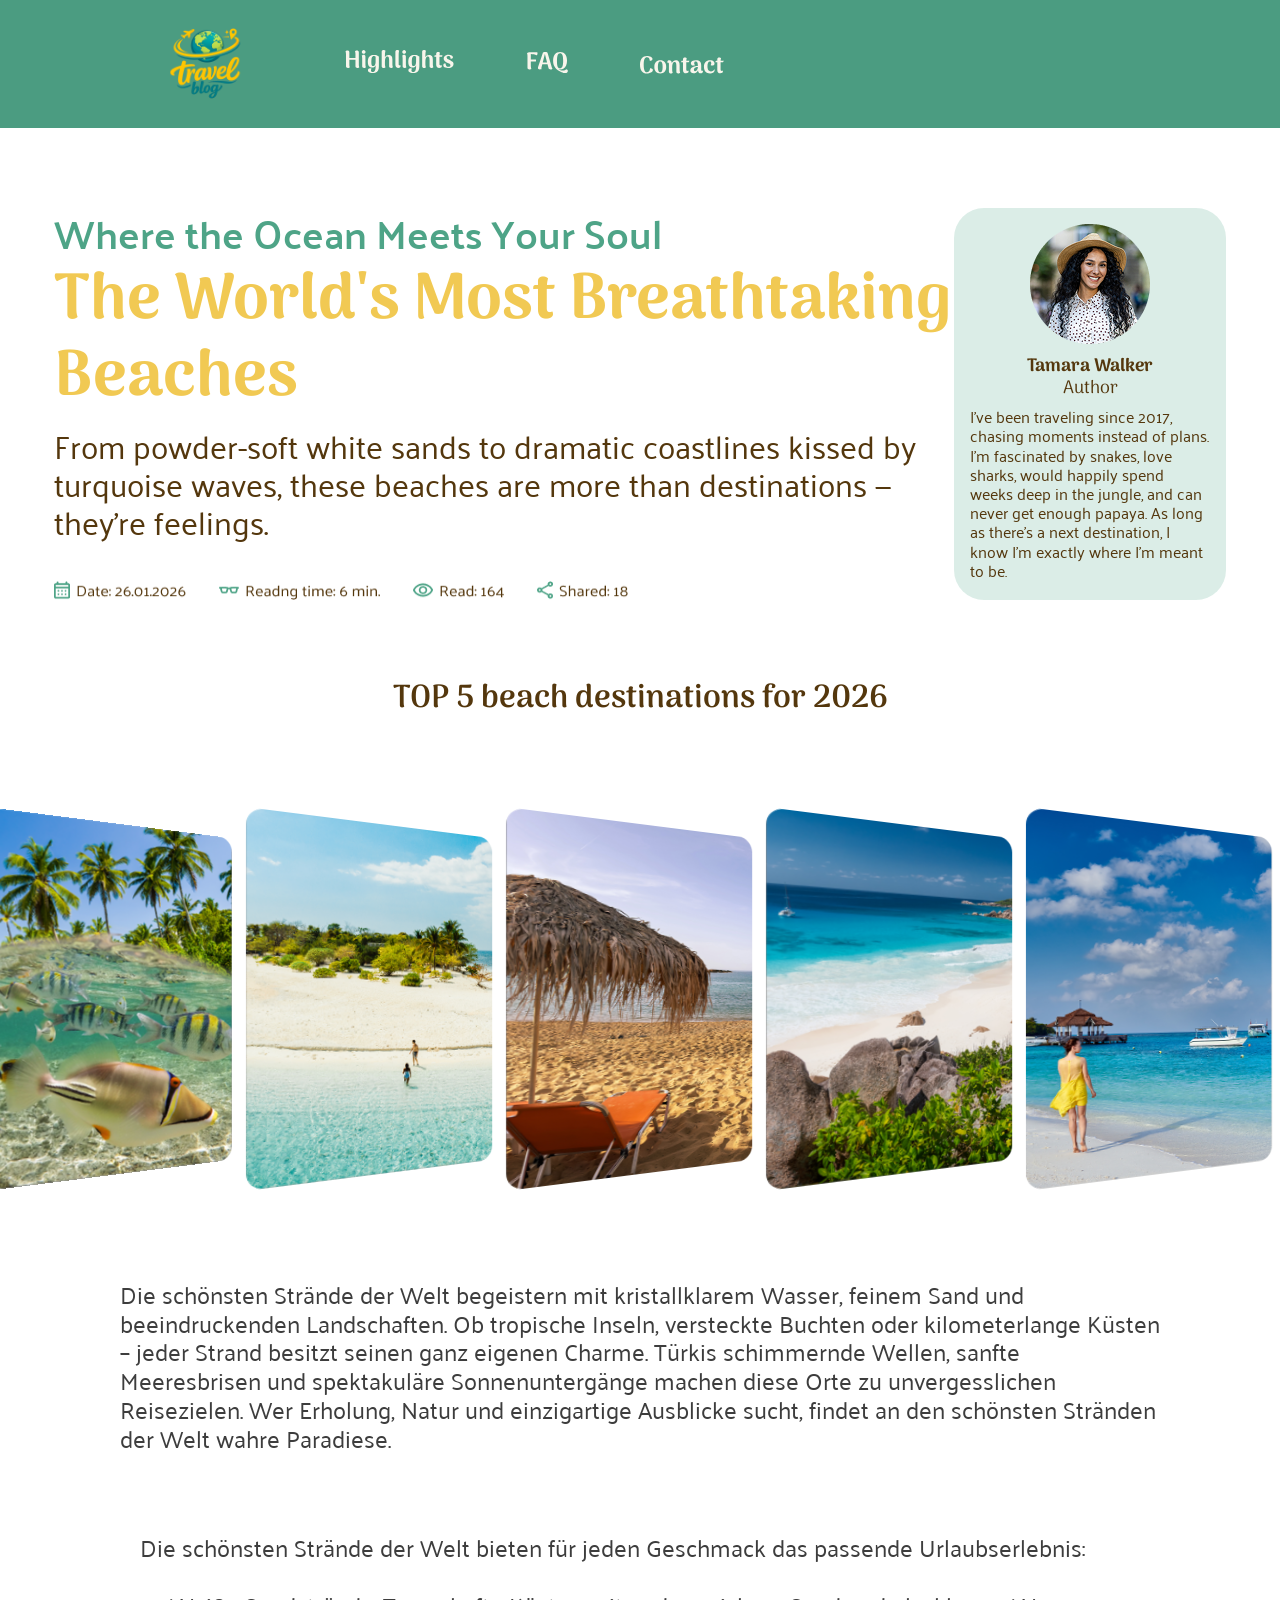
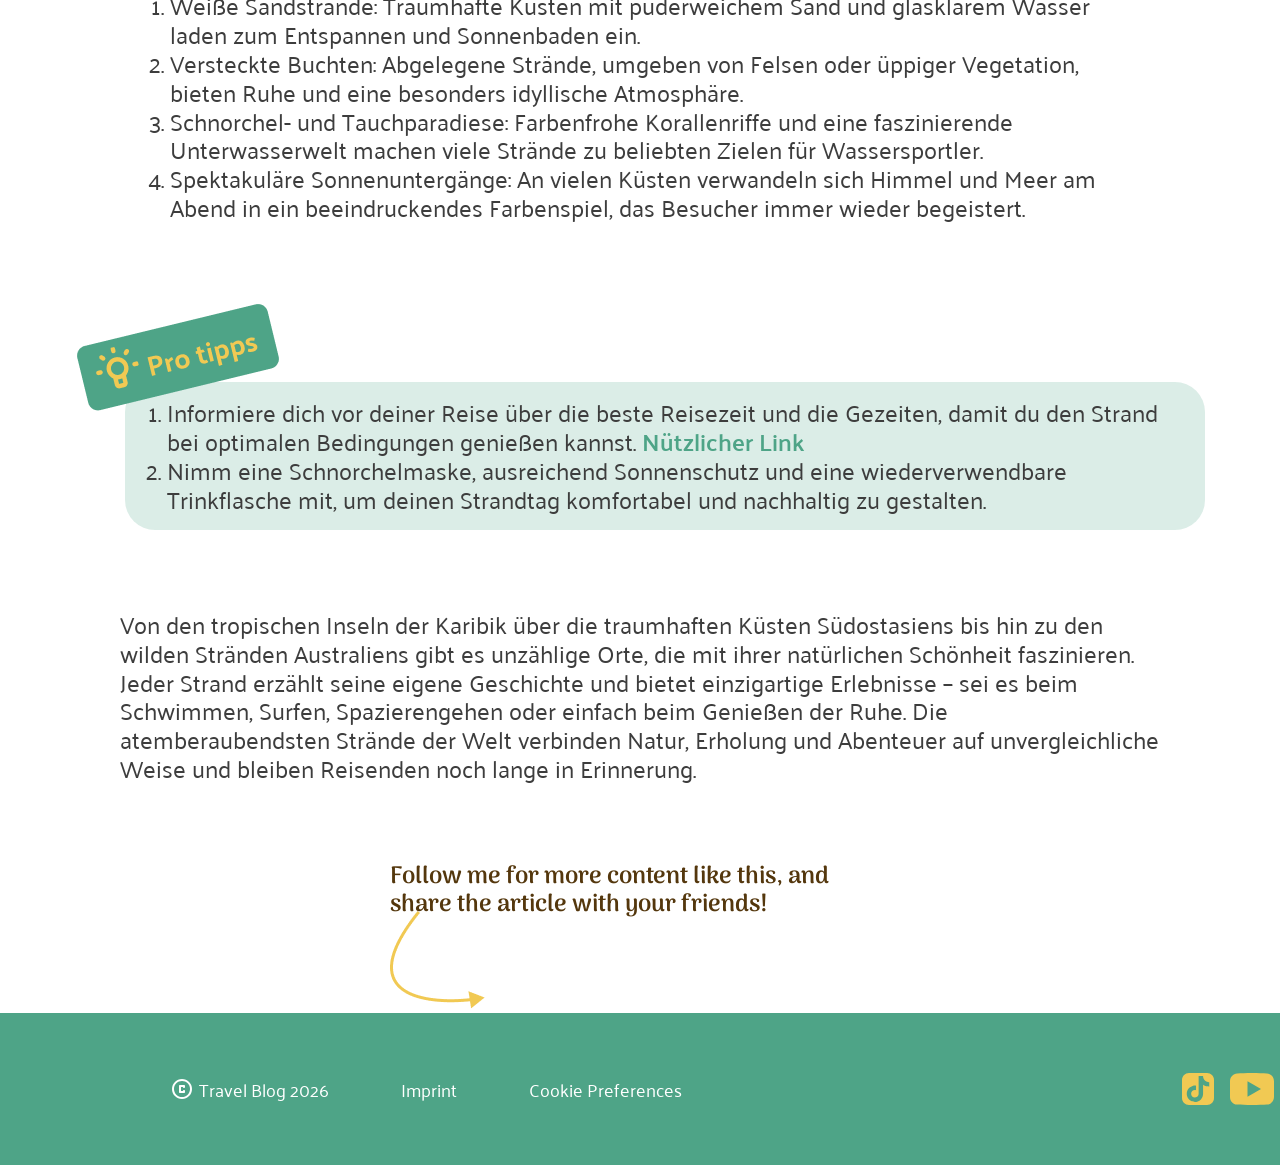
==== article_01.html @ 93102878 "Section Protipps/text/Share hinzugefügt" ====
<!DOCTYPE html>
<html lang="de">

<head>
    <meta charset="UTF-8">
    <meta name="viewport" content="width=device-width, initial-scale=1.0">
    <title>Artikel 1</title>
    <link rel="stylesheet" href="style_site_head_foot.css">
    <link rel="stylesheet" href="article_01.css">
</head>

<body>

  <header class="site-header">
    <div class="site-header-inner">
      <div class="header-logo">
        <a href="index.html" class="logo">
          <img src="assets/header/logo 03 1.svg" alt="Travel Blog Logo">
        </a>
      </div>
      <div class="site-header-nav">
        <a href="article_01.html" class="nav-link">
          <img src="assets/header/menu points_ Highlights.svg" alt="Highlights">
        </a>
        <a href="article_02.html" class="nav-link">
          <img src="assets/header/FAQ.svg" alt="FAQ">
        </a>
        <a href="article_03.html" class="nav-link">
          <img src="assets/header/Contact.svg" alt="Contact">
        </a>
      </div>
    </div>
  </header>

    <main>
        <section class="headline_info_author">
            <div class="headline">
                <div class="headline_intro">
                    <h2>Where the Ocean Meets Your Soul</h2>
                    <h1>The World's Most Breathtaking Beaches</h1>
                    <p class="intro">From powder-soft white sands to dramatic coastlines kissed by turquoise waves, these beaches are more than destinations — they’re feelings.</p>
                </div>
                <img class="page_info" src="./assets/article_01/Frame_448.png" alt="Page information">
            </div>
            <div class="author">
                <img src="./assets/article_01/Avatar.png" alt="Picture Author">
                <p class="author_name">Tamara Walker</p>
                <p class="author_jobtitle">Author</p>
                <p class="author_text">
                I’ve been traveling since 2017, chasing moments instead of plans. I’m fascinated by snakes, love sharks, would happily spend weeks deep in the jungle, and can never get enough papaya. As long as there’s a next destination, I know I’m exactly where I’m meant to be.
                </p>
            </div>
        </section>
        <section class="carousel">
            <h3>TOP 5 beach destinations for 2026</h3>
            <div class="slider">
                <img class="slider_element" src="./assets/article_01/card_5.png" alt="Beach picture 1">
                <img class="slider_element" src="./assets/article_01/card_4.png" alt="Beach picture 2">
                <img class="slider_element" src="./assets/article_01/card_3.png" alt="Beach picture 3">
                <img class="slider_element" src="./assets/article_01/card_2.png" alt="Beach picture 4">
                <img class="slider_element" src="./assets/article_01/card_1.png" alt="Beach picture 5">
            </div>
        </section>
        <section class="text">
            <p>
              Die schönsten Strände der Welt begeistern mit kristallklarem Wasser, feinem Sand und beeindruckenden Landschaften. Ob tropische Inseln, versteckte Buchten oder kilometerlange Küsten – jeder Strand besitzt seinen ganz eigenen Charme. Türkis schimmernde Wellen, sanfte Meeresbrisen und spektakuläre Sonnenuntergänge machen diese Orte zu unvergesslichen Reisezielen. Wer Erholung, Natur und einzigartige Ausblicke sucht, findet an den schönsten Stränden der Welt wahre Paradiese.
            </p>
        </section>
        <section class="list">
            <p>
              Die schönsten Strände der Welt bieten für jeden Geschmack das passende Urlaubserlebnis:
            </p>
            <ol>
                <li>
                    <p>
                      Weiße Sandstrände: Traumhafte Küsten mit puderweichem Sand und glasklarem Wasser laden zum Entspannen und Sonnenbaden ein.
                    </p>
                </li>
                <li>
                    <p>
                      Versteckte Buchten: Abgelegene Strände, umgeben von Felsen oder üppiger Vegetation, bieten Ruhe und eine besonders idyllische Atmosphäre.
                    </p>
                </li>
                <li>
                    <p>
                      Schnorchel- und Tauchparadiese: Farbenfrohe Korallenriffe und eine faszinierende Unterwasserwelt machen viele Strände zu beliebten Zielen für Wassersportler.
                    </p>
                </li>
                <li>
                    <p>
                      Spektakuläre Sonnenuntergänge: An vielen Küsten verwandeln sich Himmel und Meer am Abend in ein beeindruckendes Farbenspiel, das Besucher immer wieder begeistert.
                    </p>
                </li>
            </ol>
        </section>
        <section class="pro_tipps">
            <img class="lightbulb" src="./assets/article_01/frame_436.png" alt="Pro tipps lightbulb">
            <div class="pro_tipps_text">
              <ol>
                  <li>
                      <p>
                        Informiere dich vor deiner Reise über die beste Reisezeit und die Gezeiten, damit du den Strand bei optimalen Bedingungen genießen kannst. 
                        <a target="_blank" href="https://de.tideschart.com/World-Tides/">Nützlicher Link</a>
                      </p>
                  </li>
                  <li>
                      <p>
                        Nimm eine Schnorchelmaske, ausreichend Sonnenschutz und eine wiederverwendbare Trinkflasche mit, um deinen Strandtag komfortabel und nachhaltig zu gestalten.
                      </p>
                  </li>
              </ol>    
            </div>

        </section>
        <section class="text">
            <p>
              Von den tropischen Inseln der Karibik über die traumhaften Küsten Südostasiens bis hin zu den wilden Stränden Australiens gibt es unzählige Orte, die mit ihrer natürlichen Schönheit faszinieren. Jeder Strand erzählt seine eigene Geschichte und bietet einzigartige Erlebnisse – sei es beim Schwimmen, Surfen, Spazierengehen oder einfach beim Genießen der Ruhe. Die atemberaubendsten Strände der Welt verbinden Natur, Erholung und Abenteuer auf unvergleichliche Weise und bleiben Reisenden noch lange in Erinnerung.
            </p>
        </section>
        <section class="share">
          <p>
            Follow me for more content like this, and <br>share the article with your friends!
          </p>
          <img class="share_arrow" src="./assets/article_01/vector_12.png" alt="Arrow ">
        </section>
    </main>


  <footer class="site-footer">
    <div class="site-footer-inner">
      <div class="c-footer-logo">
        <a href="index.html" class="logo">
          <img src="assets/footer/copyright.svg" alt="copyright-logo">
        </a>
      </div>
      <div class="footer-text-container">
        <p class="footer-text">Travel Blog 2026</p>
        <p class="footer-text">Imprint</p>
        <p class="footer-text">Cookie Preferences</p>
      </div>
      <div class="footer-logo-container">

        <img src="assets/footer/Tiktok_icon 1.svg" alt="tiktok-logo">
        <img src="assets/footer/youtube.svg" alt="youtube-logo">
        <img src="assets/footer/facebook.svg" alt="facebook-logo">
        <img src="assets/footer/Instagram_logo_2016 1.svg" alt="instagram-logo">
      </div>
    </div>
  </footer>

</body>

</html>
---- style_site_head_foot.css ----
* {
  margin: 0;
  padding: 0;
  box-sizing: border-box;
}

@font-face {
  font-family: 'Arima';
  src: url('assets/fonds/arima-v7-latin-regular.woff2') format('woff2');
  font-weight: 400;
  font-style: normal;
  font-display: swap;
}

@font-face {
  font-family: 'Arima';
  src: url('assets/fonds/arima-v7-latin-600.woff2') format('woff2');
  font-weight: 600;
  font-style: normal;
  font-display: swap;
}

@font-face {
  font-family: 'Arima';
  src: url('assets/fonds/arima-v7-latin-700.woff2') format('woff2');
  font-weight: 700;
  font-style: normal;
  font-display: swap;
}

@font-face {
  font-family: 'Palanquin';
  src: url('assets/fonds/palanquin-v17-latin-regular.woff2') format('woff2');
  font-weight: 400;
  font-style: normal;
  font-display: swap;
}

@font-face {
  font-family: 'Palanquin';
  src: url('assets/fonds/palanquin-v17-latin-600.woff2') format('woff2');
  font-weight: 600;
  font-style: normal;
  font-display: swap;
}

body {
  max-width: 1440px;
  margin: 0 auto;
}


.site-header {
  background-color: #4b9c81;
}

.site-header-inner {
  padding: 24px;
  height: 128px;
  display: flex;
  align-items: center;
}

.header-logo {
  margin-right: 102px;   
  margin-left: 146px;     
  height: 72px;
  width: auto;

}

.header-logo img {
  display: block;   
  height: 100%;      
  width: auto;
}

.site-header-nav {
  display: flex;
  align-items: center;
}

.nav-link {
  margin-right: 72px;        
}

.nav-link:last-child {
  margin-right: 0;          
}

.site-footer {
  display: flex;
  background-color: #4EA487;
  width: 1440px;
  padding: 24px;
  height: 152px;
}

.site-footer-inner {
  display: flex;
  align-items: center;
  width: 1200px;
  margin-left: 146px;
}

.c-footer-logo {
  height: 24px;
  width: auto;
  gap: 24px;

}

.footer-text {
  font-family: Palanquin;
  color: #FFFFFF;
  font-weight: 400;
  font-style: Regular;
  font-size: 18px; 
}

.footer-text-container {
  display: flex;
  align-items: center;
  justify-content: space-between;
  gap: 72px;
  margin-left: 5px;
}

.footer-logo-container{
  display: flex;
  align-items: center;
  height: 32px;
  width: auto;
  margin-left: 500px;
  gap: 16px;
}
---- article_01.css ----
/* palanquin-regular - latin */
@font-face {
  font-display: swap; /* Check https://developer.mozilla.org/en-US/docs/Web/CSS/@font-face/font-display for other options. */
  font-family: 'Palanquin';
  font-style: normal;
  font-weight: 400;
  src: url('./assets/fonds/palanquin-v17-latin-regular.woff2') format('woff2'); /* Chrome 36+, Opera 23+, Firefox 39+, Safari 12+, iOS 10+ */
}
/* palanquin-600 - latin */
@font-face {
  font-display: swap; /* Check https://developer.mozilla.org/en-US/docs/Web/CSS/@font-face/font-display for other options. */
  font-family: 'Palanquin';
  font-style: normal;
  font-weight: 600;
  src: url('./assets/fonds/palanquin-v17-latin-600.woff2') format('woff2'); /* Chrome 36+, Opera 23+, Firefox 39+, Safari 12+, iOS 10+ */
}
/* arima-regular - latin */
@font-face {
  font-display: swap; /* Check https://developer.mozilla.org/en-US/docs/Web/CSS/@font-face/font-display for other options. */
  font-family: 'Arima';
  font-style: normal;
  font-weight: 400;
  src: url('./assets/fonds/arima-v7-latin-regular.woff2') format('woff2'); /* Chrome 36+, Opera 23+, Firefox 39+, Safari 12+, iOS 10+ */
}
/* arima-600 - latin */
@font-face {
  font-display: swap; /* Check https://developer.mozilla.org/en-US/docs/Web/CSS/@font-face/font-display for other options. */
  font-family: 'Arima';
  font-style: normal;
  font-weight: 600;
  src: url('./assets/fonds/arima-v7-latin-600.woff2') format('woff2'); /* Chrome 36+, Opera 23+, Firefox 39+, Safari 12+, iOS 10+ */
}
/* arima-700 - latin */
@font-face {
  font-display: swap; /* Check https://developer.mozilla.org/en-US/docs/Web/CSS/@font-face/font-display for other options. */
  font-family: 'Arima';
  font-style: normal;
  font-weight: 700;
  src: url('./assets/fonds/arima-v7-latin-700.woff2') format('woff2'); /* Chrome 36+, Opera 23+, Firefox 39+, Safari 12+, iOS 10+ */
}

* {
  margin: 0;
  padding: 0;
  box-sizing: border-box;
  font-family: 'Palanquin';
  font-style: normal;
  font-weight: 400;
  font-size: 24px;
  line-height: 1.2;
  color: #3D3D3D;
}

main {
  padding-left: 120px;
  padding-right: 120px;
  display: flex;
  flex-direction: column;
  justify-content: center;
  align-items: center;
}
section {
    padding-top: 80px;
}

h2 {
  font-family: 'Palanquin';
  font-style: normal;
  font-weight: 600;
  font-size: 40px;
  color: #4EA487;
  display: inline-block;
}

h1 {
  font-family: 'Arima';
  font-style: normal;
  font-weight: 700;
  font-size: 64px;
  color: #F1C953;
  display: inline-block;

}

.intro {
  font-size: 32px;
}
.headline {
    display: flex;
    flex-wrap: wrap;
    gap: 40px;
    width: 900px;
}

.headline_intro {
    display: flex;
    flex-direction: column;
    gap: 8px;
}

.headline_info_author {
    display: flex;
    justify-content: space-between;
    line-height: 1.15;
}

.headline_info_author p {
  color: #54370D;
}

.page_info {
  width: 575px;
  height: 19px;

}

.author {
    display: flex;
    flex-direction: column;
    align-items: center;
    background-color: #4EA48733;
    border-radius: 30px;
    padding: 16px;
}

.author img {
    height: 120px;
    width: 120px;
}
.author_name {
  padding-top: 12px;
  font-family: 'Arima';
  font-style: normal;
  font-weight: 700;
  font-size: 18px;
}

.author_jobtitle {
  font-family: 'Arima';
  font-style: normal;
  font-weight: 400;
  font-size: 18px;

}

.author_text {
    width: 240px;
    padding-top: 8px;
    font-size: 16px;
}

.carousel {
  width: 1100px;
  height: 600px;
  display: flex;
  justify-content: center;
  align-items: center;
  flex-direction: column;
  gap: 80px;
}

h3 {
  font-family: 'Arima';
  font-style: normal;
  font-weight: 600;
  font-size: 32px;
  color: #54370D;
}

.slider {
  width: 1300px;
  height: 440px;
  display: flex;
  align-items: center; 
  justify-content: center;

}

.slider_element {
  z-index: 1;
  height: 350px;
  width: 440px;
  border-radius: 16px;

  transform: perspective(500px) rotateY(20deg) translateX(0px);
  transform-origin: 50% 50%;

  transition: all 250ms ease-in-out;
}
.slider:has(.slider_element:hover) .slider_element:not(:hover):not(.slider_element:hover ~ .slider_element) {
  transform: perspective(500px) rotateY(20deg) translateX(-50px);
}
.slider_element:hover{
  z-index: 2;

  transform: perspective(500px) rotateY(0deg) translateX(0px) scaleX(1.1) scaleY(1.1);
}

.slider_element:hover~.slider_element{
  transform: perspective(500px) rotateY(-20deg) translateX(50px);

}

.list {
  width: 1000px;
  height: auto;
  overflow-wrap: break-word;
}

.list ol {
  padding-top: 30px;
  padding-left: 30px;
}

.pro_tipps {
  width: 1130px;
  height: auto;
}

.pro_tipps_text {
  margin-left: 50px;
  margin-top: 80px;
  padding: 16px 12px;
  background-color: #4EA48733;
  border-radius: 30px;

}
.lightbulb {
    position: absolute;

}
.pro_tipps_text ol {
  padding-left: 30px;
}

.pro_tipps_text a {
  text-decoration: none;
  font-family: 'Palanquin';
  font-weight: bold;
  font-size: 24px;
  color: #4EA487;

}
.share {
  width: 500px;
  height: auto;
}
.share > p {
  font-family: 'Arima';
  font-style: normal;
  font-weight: 600;
  font-size: 24px;
  color: #54370D;
  position: absolute;

}

.share_arrow {
  padding-top: 48px;
}
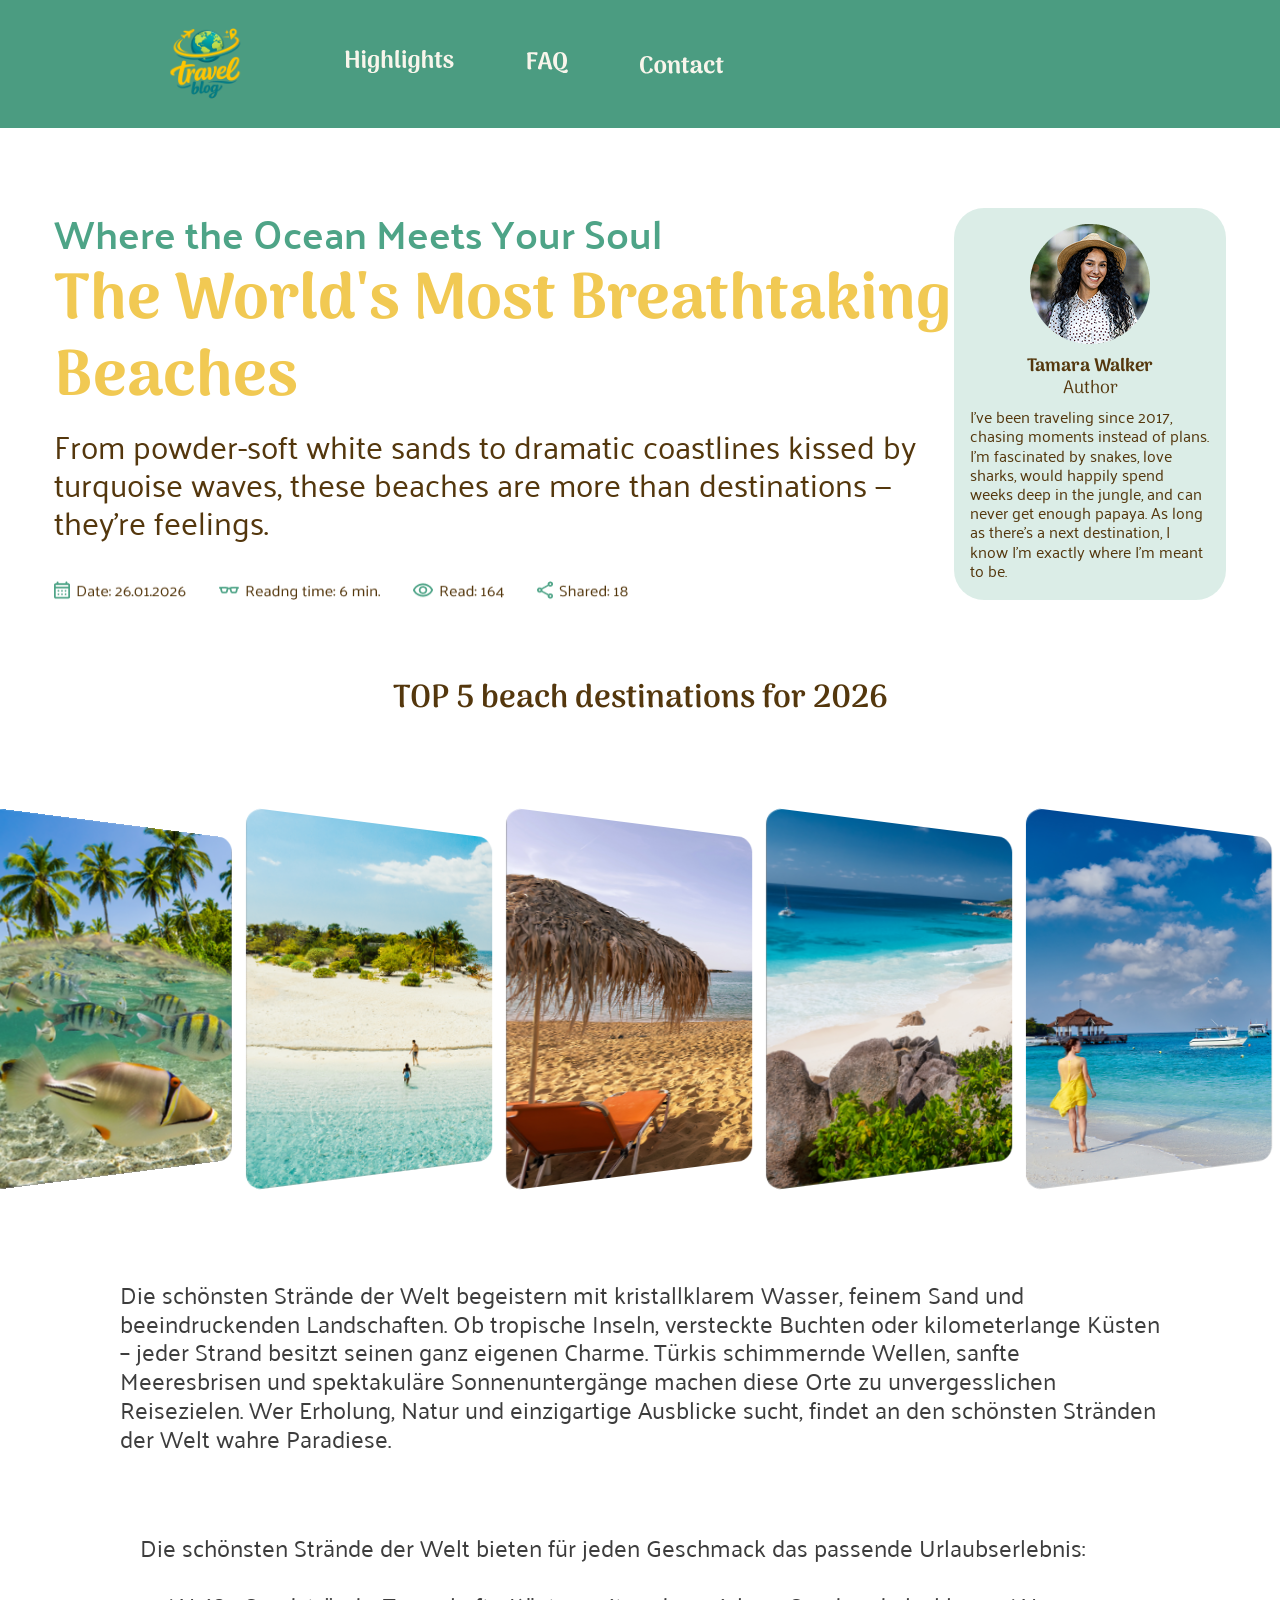
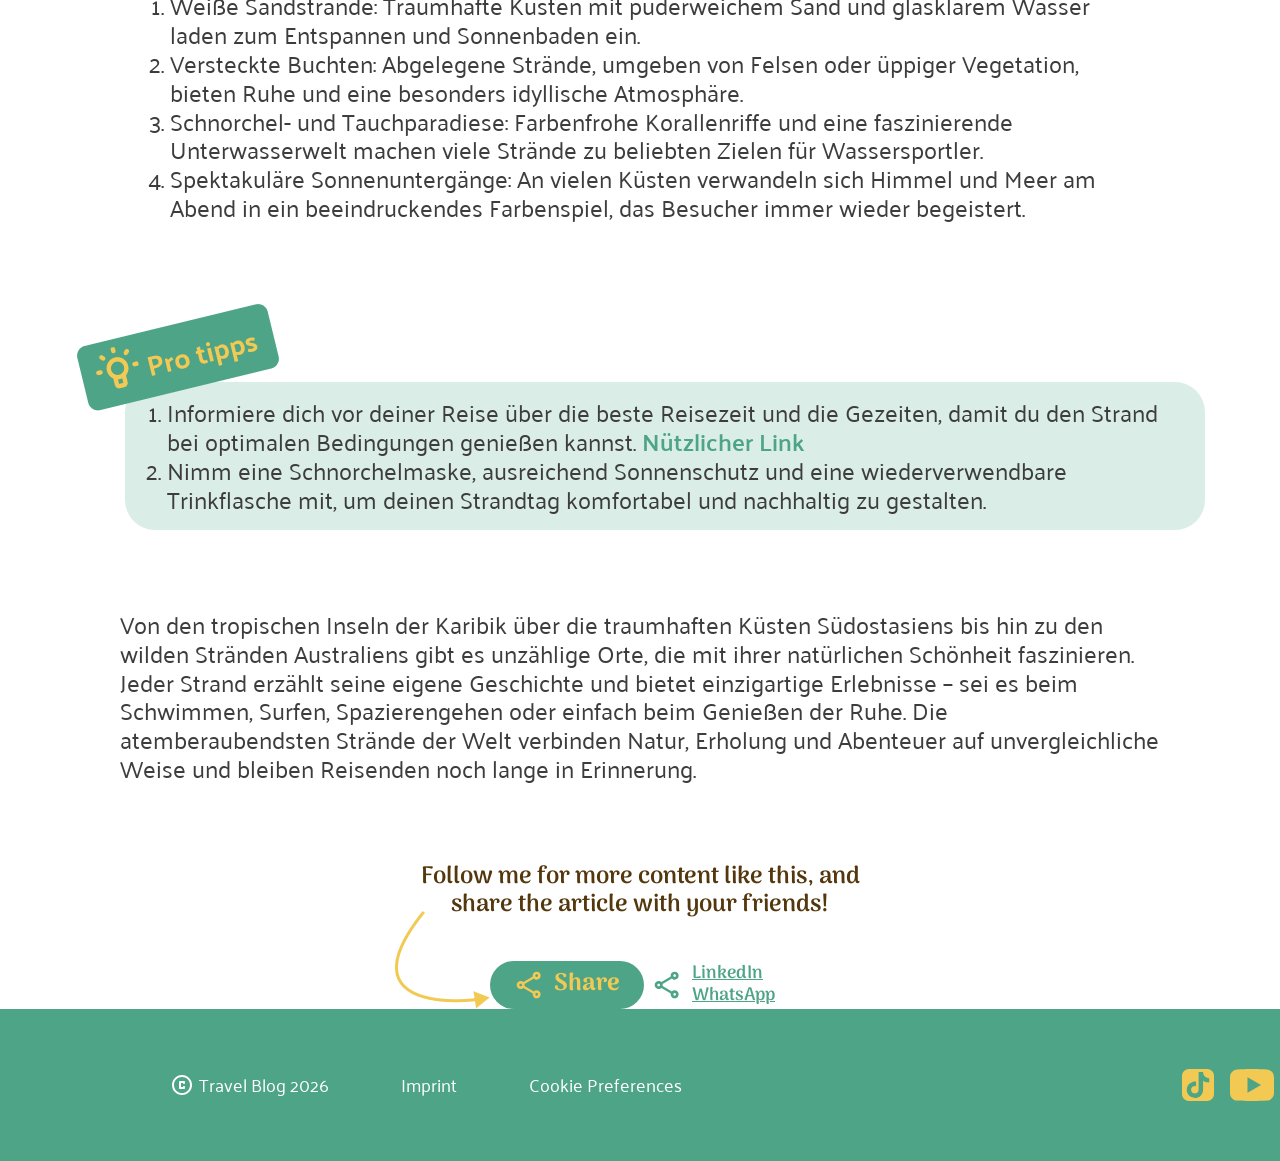
==== commit b05201da: "Section Share bearbeitet" ====
--- a/article_01.html
+++ b/article_01.html
@@ -2,11 +2,11 @@
 <html lang="de">
 
 <head>
-    <meta charset="UTF-8">
-    <meta name="viewport" content="width=device-width, initial-scale=1.0">
-    <title>Artikel 1</title>
-    <link rel="stylesheet" href="style_site_head_foot.css">
-    <link rel="stylesheet" href="article_01.css">
+  <meta charset="UTF-8">
+  <meta name="viewport" content="width=device-width, initial-scale=1.0">
+  <title>Artikel 1</title>
+  <link rel="stylesheet" href="style_site_head_foot.css">
+  <link rel="stylesheet" href="article_01.css">
 </head>
 
 <body>
@@ -19,111 +19,145 @@
         </a>
       </div>
       <div class="site-header-nav">
-        <a href="article_01.html" class="nav-link">
+        <a href="index.html#highlights" class="nav-link">
           <img src="assets/header/menu points_ Highlights.svg" alt="Highlights">
         </a>
-        <a href="article_02.html" class="nav-link">
+        <a href="index.html#faq" class="nav-link">
           <img src="assets/header/FAQ.svg" alt="FAQ">
         </a>
-        <a href="article_03.html" class="nav-link">
+        <a href="index.html#contact" class="nav-link">
           <img src="assets/header/Contact.svg" alt="Contact">
         </a>
       </div>
     </div>
   </header>
 
-    <main>
-        <section class="headline_info_author">
-            <div class="headline">
-                <div class="headline_intro">
-                    <h2>Where the Ocean Meets Your Soul</h2>
-                    <h1>The World's Most Breathtaking Beaches</h1>
-                    <p class="intro">From powder-soft white sands to dramatic coastlines kissed by turquoise waves, these beaches are more than destinations — they’re feelings.</p>
-                </div>
-                <img class="page_info" src="./assets/article_01/Frame_448.png" alt="Page information">
+  <main>
+    <section class="headline_info_author">
+      <div class="headline">
+        <div class="headline_intro">
+          <h2>Where the Ocean Meets Your Soul</h2>
+          <h1>The World's Most Breathtaking Beaches</h1>
+          <p class="intro">From powder-soft white sands to dramatic coastlines kissed by turquoise waves, these beaches
+            are more than destinations — they’re feelings.</p>
+        </div>
+        <img class="page_info" src="./assets/article_01/Frame_448.png" alt="Page information">
+      </div>
+      <div class="author">
+        <img src="./assets/article_01/Avatar.png" alt="Picture Author">
+        <p class="author_name">Tamara Walker</p>
+        <p class="author_jobtitle">Author</p>
+        <p class="author_text">
+          I’ve been traveling since 2017, chasing moments instead of plans. I’m fascinated by snakes, love sharks, would
+          happily spend weeks deep in the jungle, and can never get enough papaya. As long as there’s a next
+          destination, I know I’m exactly where I’m meant to be.
+        </p>
+      </div>
+    </section>
+    <section class="carousel">
+      <h3>TOP 5 beach destinations for 2026</h3>
+      <div class="slider">
+        <img class="slider_element" src="./assets/article_01/card_5.png" alt="Beach picture 1">
+        <img class="slider_element" src="./assets/article_01/card_4.png" alt="Beach picture 2">
+        <img class="slider_element" src="./assets/article_01/card_3.png" alt="Beach picture 3">
+        <img class="slider_element" src="./assets/article_01/card_2.png" alt="Beach picture 4">
+        <img class="slider_element" src="./assets/article_01/card_1.png" alt="Beach picture 5">
+      </div>
+    </section>
+    <section class="text">
+      <p>
+        Die schönsten Strände der Welt begeistern mit kristallklarem Wasser, feinem Sand und beeindruckenden
+        Landschaften. Ob tropische Inseln, versteckte Buchten oder kilometerlange Küsten – jeder Strand besitzt seinen
+        ganz eigenen Charme. Türkis schimmernde Wellen, sanfte Meeresbrisen und spektakuläre Sonnenuntergänge machen
+        diese Orte zu unvergesslichen Reisezielen. Wer Erholung, Natur und einzigartige Ausblicke sucht, findet an den
+        schönsten Stränden der Welt wahre Paradiese.
+      </p>
+    </section>
+    <section class="list">
+      <p>
+        Die schönsten Strände der Welt bieten für jeden Geschmack das passende Urlaubserlebnis:
+      </p>
+      <ol>
+        <li>
+          <p>
+            Weiße Sandstrände: Traumhafte Küsten mit puderweichem Sand und glasklarem Wasser laden zum Entspannen und
+            Sonnenbaden ein.
+          </p>
+        </li>
+        <li>
+          <p>
+            Versteckte Buchten: Abgelegene Strände, umgeben von Felsen oder üppiger Vegetation, bieten Ruhe und eine
+            besonders idyllische Atmosphäre.
+          </p>
+        </li>
+        <li>
+          <p>
+            Schnorchel- und Tauchparadiese: Farbenfrohe Korallenriffe und eine faszinierende Unterwasserwelt machen
+            viele Strände zu beliebten Zielen für Wassersportler.
+          </p>
+        </li>
+        <li>
+          <p>
+            Spektakuläre Sonnenuntergänge: An vielen Küsten verwandeln sich Himmel und Meer am Abend in ein
+            beeindruckendes Farbenspiel, das Besucher immer wieder begeistert.
+          </p>
+        </li>
+      </ol>
+    </section>
+    <section class="pro_tipps">
+      <img class="lightbulb" src="./assets/article_01/frame_436.png" alt="Pro tipps lightbulb">
+      <div class="pro_tipps_text">
+        <ol>
+          <li>
+            <p>
+              Informiere dich vor deiner Reise über die beste Reisezeit und die Gezeiten, damit du den Strand bei
+              optimalen Bedingungen genießen kannst.
+              <a target="_blank" href="https://de.tideschart.com/World-Tides/">Nützlicher Link</a>
+            </p>
+          </li>
+          <li>
+            <p>
+              Nimm eine Schnorchelmaske, ausreichend Sonnenschutz und eine wiederverwendbare Trinkflasche mit, um deinen
+              Strandtag komfortabel und nachhaltig zu gestalten.
+            </p>
+          </li>
+        </ol>
+      </div>
+
+    </section>
+    <section class="text">
+      <p>
+        Von den tropischen Inseln der Karibik über die traumhaften Küsten Südostasiens bis hin zu den wilden Stränden
+        Australiens gibt es unzählige Orte, die mit ihrer natürlichen Schönheit faszinieren. Jeder Strand erzählt seine
+        eigene Geschichte und bietet einzigartige Erlebnisse – sei es beim Schwimmen, Surfen, Spazierengehen oder
+        einfach beim Genießen der Ruhe. Die atemberaubendsten Strände der Welt verbinden Natur, Erholung und Abenteuer
+        auf unvergleichliche Weise und bleiben Reisenden noch lange in Erinnerung.
+      </p>
+    </section>
+    <section class="share">
+      <div class="share_text">
+        <p>
+          Follow me for more content like this, and <br>share the article with your friends!
+        </p>
+      </div>
+      <div class="share_animation">
+        <img class="share_arrow" src="./assets/article_01/vector_12.png" alt="Arrow ">
+        <div class="share_button_area">
+          <button class="share_button">
+            <img class="img_yellow_share" src="./assets/article_01/share_yellow.svg" alt="yellow share sign">
+            <p>Share</p>
+          </button>
+          <div class="after_button">
+            <img class="img_green_share" src="./assets/article_01/share_green.svg" alt="green share sign">
+            <div class="share_links">
+              <a target="_blank" href="https://de.linkedin.com/">LinkedIn</a>
+              <a target="_blank" href="https://web.whatsapp.com/">WhatsApp</a>
             </div>
-            <div class="author">
-                <img src="./assets/article_01/Avatar.png" alt="Picture Author">
-                <p class="author_name">Tamara Walker</p>
-                <p class="author_jobtitle">Author</p>
-                <p class="author_text">
-                I’ve been traveling since 2017, chasing moments instead of plans. I’m fascinated by snakes, love sharks, would happily spend weeks deep in the jungle, and can never get enough papaya. As long as there’s a next destination, I know I’m exactly where I’m meant to be.
-                </p>
-            </div>
-        </section>
-        <section class="carousel">
-            <h3>TOP 5 beach destinations for 2026</h3>
-            <div class="slider">
-                <img class="slider_element" src="./assets/article_01/card_5.png" alt="Beach picture 1">
-                <img class="slider_element" src="./assets/article_01/card_4.png" alt="Beach picture 2">
-                <img class="slider_element" src="./assets/article_01/card_3.png" alt="Beach picture 3">
-                <img class="slider_element" src="./assets/article_01/card_2.png" alt="Beach picture 4">
-                <img class="slider_element" src="./assets/article_01/card_1.png" alt="Beach picture 5">
-            </div>
-        </section>
-        <section class="text">
-            <p>
-              Die schönsten Strände der Welt begeistern mit kristallklarem Wasser, feinem Sand und beeindruckenden Landschaften. Ob tropische Inseln, versteckte Buchten oder kilometerlange Küsten – jeder Strand besitzt seinen ganz eigenen Charme. Türkis schimmernde Wellen, sanfte Meeresbrisen und spektakuläre Sonnenuntergänge machen diese Orte zu unvergesslichen Reisezielen. Wer Erholung, Natur und einzigartige Ausblicke sucht, findet an den schönsten Stränden der Welt wahre Paradiese.
-            </p>
-        </section>
-        <section class="list">
-            <p>
-              Die schönsten Strände der Welt bieten für jeden Geschmack das passende Urlaubserlebnis:
-            </p>
-            <ol>
-                <li>
-                    <p>
-                      Weiße Sandstrände: Traumhafte Küsten mit puderweichem Sand und glasklarem Wasser laden zum Entspannen und Sonnenbaden ein.
-                    </p>
-                </li>
-                <li>
-                    <p>
-                      Versteckte Buchten: Abgelegene Strände, umgeben von Felsen oder üppiger Vegetation, bieten Ruhe und eine besonders idyllische Atmosphäre.
-                    </p>
-                </li>
-                <li>
-                    <p>
-                      Schnorchel- und Tauchparadiese: Farbenfrohe Korallenriffe und eine faszinierende Unterwasserwelt machen viele Strände zu beliebten Zielen für Wassersportler.
-                    </p>
-                </li>
-                <li>
-                    <p>
-                      Spektakuläre Sonnenuntergänge: An vielen Küsten verwandeln sich Himmel und Meer am Abend in ein beeindruckendes Farbenspiel, das Besucher immer wieder begeistert.
-                    </p>
-                </li>
-            </ol>
-        </section>
-        <section class="pro_tipps">
-            <img class="lightbulb" src="./assets/article_01/frame_436.png" alt="Pro tipps lightbulb">
-            <div class="pro_tipps_text">
-              <ol>
-                  <li>
-                      <p>
-                        Informiere dich vor deiner Reise über die beste Reisezeit und die Gezeiten, damit du den Strand bei optimalen Bedingungen genießen kannst. 
-                        <a target="_blank" href="https://de.tideschart.com/World-Tides/">Nützlicher Link</a>
-                      </p>
-                  </li>
-                  <li>
-                      <p>
-                        Nimm eine Schnorchelmaske, ausreichend Sonnenschutz und eine wiederverwendbare Trinkflasche mit, um deinen Strandtag komfortabel und nachhaltig zu gestalten.
-                      </p>
-                  </li>
-              </ol>    
-            </div>
-
-        </section>
-        <section class="text">
-            <p>
-              Von den tropischen Inseln der Karibik über die traumhaften Küsten Südostasiens bis hin zu den wilden Stränden Australiens gibt es unzählige Orte, die mit ihrer natürlichen Schönheit faszinieren. Jeder Strand erzählt seine eigene Geschichte und bietet einzigartige Erlebnisse – sei es beim Schwimmen, Surfen, Spazierengehen oder einfach beim Genießen der Ruhe. Die atemberaubendsten Strände der Welt verbinden Natur, Erholung und Abenteuer auf unvergleichliche Weise und bleiben Reisenden noch lange in Erinnerung.
-            </p>
-        </section>
-        <section class="share">
-          <p>
-            Follow me for more content like this, and <br>share the article with your friends!
-          </p>
-          <img class="share_arrow" src="./assets/article_01/vector_12.png" alt="Arrow ">
-        </section>
-    </main>
+          </div>
+        </div>
+      </div>
+    </section>
+  </main>
 
 
   <footer class="site-footer">
--- a/style_site_head_foot.css
+++ b/style_site_head_foot.css
@@ -1,8 +1,11 @@
 * {
+  padding-top: 60px;
   margin: 0;
   padding: 0;
   box-sizing: border-box;
+
 }
+
 
 @font-face {
   font-family: 'Arima';
--- a/article_01.css
+++ b/article_01.css
@@ -1,42 +1,56 @@
 /* palanquin-regular - latin */
 @font-face {
-  font-display: swap; /* Check https://developer.mozilla.org/en-US/docs/Web/CSS/@font-face/font-display for other options. */
+  font-display: swap;
+  /* Check https://developer.mozilla.org/en-US/docs/Web/CSS/@font-face/font-display for other options. */
   font-family: 'Palanquin';
   font-style: normal;
   font-weight: 400;
-  src: url('./assets/fonds/palanquin-v17-latin-regular.woff2') format('woff2'); /* Chrome 36+, Opera 23+, Firefox 39+, Safari 12+, iOS 10+ */
-}
+  src: url('./assets/fonds/palanquin-v17-latin-regular.woff2') format('woff2');
+  /* Chrome 36+, Opera 23+, Firefox 39+, Safari 12+, iOS 10+ */
+}
+
 /* palanquin-600 - latin */
 @font-face {
-  font-display: swap; /* Check https://developer.mozilla.org/en-US/docs/Web/CSS/@font-face/font-display for other options. */
-  font-family: 'Palanquin';
-  font-style: normal;
-  font-weight: 600;
-  src: url('./assets/fonds/palanquin-v17-latin-600.woff2') format('woff2'); /* Chrome 36+, Opera 23+, Firefox 39+, Safari 12+, iOS 10+ */
-}
+  font-display: swap;
+  /* Check https://developer.mozilla.org/en-US/docs/Web/CSS/@font-face/font-display for other options. */
+  font-family: 'Palanquin';
+  font-style: normal;
+  font-weight: 600;
+  src: url('./assets/fonds/palanquin-v17-latin-600.woff2') format('woff2');
+  /* Chrome 36+, Opera 23+, Firefox 39+, Safari 12+, iOS 10+ */
+}
+
 /* arima-regular - latin */
 @font-face {
-  font-display: swap; /* Check https://developer.mozilla.org/en-US/docs/Web/CSS/@font-face/font-display for other options. */
+  font-display: swap;
+  /* Check https://developer.mozilla.org/en-US/docs/Web/CSS/@font-face/font-display for other options. */
   font-family: 'Arima';
   font-style: normal;
   font-weight: 400;
-  src: url('./assets/fonds/arima-v7-latin-regular.woff2') format('woff2'); /* Chrome 36+, Opera 23+, Firefox 39+, Safari 12+, iOS 10+ */
-}
+  src: url('./assets/fonds/arima-v7-latin-regular.woff2') format('woff2');
+  /* Chrome 36+, Opera 23+, Firefox 39+, Safari 12+, iOS 10+ */
+}
+
 /* arima-600 - latin */
 @font-face {
-  font-display: swap; /* Check https://developer.mozilla.org/en-US/docs/Web/CSS/@font-face/font-display for other options. */
-  font-family: 'Arima';
-  font-style: normal;
-  font-weight: 600;
-  src: url('./assets/fonds/arima-v7-latin-600.woff2') format('woff2'); /* Chrome 36+, Opera 23+, Firefox 39+, Safari 12+, iOS 10+ */
-}
+  font-display: swap;
+  /* Check https://developer.mozilla.org/en-US/docs/Web/CSS/@font-face/font-display for other options. */
+  font-family: 'Arima';
+  font-style: normal;
+  font-weight: 600;
+  src: url('./assets/fonds/arima-v7-latin-600.woff2') format('woff2');
+  /* Chrome 36+, Opera 23+, Firefox 39+, Safari 12+, iOS 10+ */
+}
+
 /* arima-700 - latin */
 @font-face {
-  font-display: swap; /* Check https://developer.mozilla.org/en-US/docs/Web/CSS/@font-face/font-display for other options. */
+  font-display: swap;
+  /* Check https://developer.mozilla.org/en-US/docs/Web/CSS/@font-face/font-display for other options. */
   font-family: 'Arima';
   font-style: normal;
   font-weight: 700;
-  src: url('./assets/fonds/arima-v7-latin-700.woff2') format('woff2'); /* Chrome 36+, Opera 23+, Firefox 39+, Safari 12+, iOS 10+ */
+  src: url('./assets/fonds/arima-v7-latin-700.woff2') format('woff2');
+  /* Chrome 36+, Opera 23+, Firefox 39+, Safari 12+, iOS 10+ */
 }
 
 * {
@@ -59,8 +73,9 @@
   justify-content: center;
   align-items: center;
 }
+
 section {
-    padding-top: 80px;
+  padding-top: 80px;
 }
 
 h2 {
@@ -79,29 +94,29 @@
   font-size: 64px;
   color: #F1C953;
   display: inline-block;
-
 }
 
 .intro {
   font-size: 32px;
 }
+
 .headline {
-    display: flex;
-    flex-wrap: wrap;
-    gap: 40px;
-    width: 900px;
+  display: flex;
+  flex-wrap: wrap;
+  gap: 40px;
+  width: 900px;
 }
 
 .headline_intro {
-    display: flex;
-    flex-direction: column;
-    gap: 8px;
+  display: flex;
+  flex-direction: column;
+  gap: 8px;
 }
 
 .headline_info_author {
-    display: flex;
-    justify-content: space-between;
-    line-height: 1.15;
+  display: flex;
+  justify-content: space-between;
+  line-height: 1.15;
 }
 
 .headline_info_author p {
@@ -111,22 +126,22 @@
 .page_info {
   width: 575px;
   height: 19px;
-
 }
 
 .author {
-    display: flex;
-    flex-direction: column;
-    align-items: center;
-    background-color: #4EA48733;
-    border-radius: 30px;
-    padding: 16px;
+  display: flex;
+  flex-direction: column;
+  align-items: center;
+  background-color: #4EA48733;
+  border-radius: 30px;
+  padding: 16px;
 }
 
 .author img {
-    height: 120px;
-    width: 120px;
-}
+  height: 120px;
+  width: 120px;
+}
+
 .author_name {
   padding-top: 12px;
   font-family: 'Arima';
@@ -140,13 +155,12 @@
   font-style: normal;
   font-weight: 400;
   font-size: 18px;
-
 }
 
 .author_text {
-    width: 240px;
-    padding-top: 8px;
-    font-size: 16px;
+  width: 240px;
+  padding-top: 8px;
+  font-size: 16px;
 }
 
 .carousel {
@@ -171,9 +185,8 @@
   width: 1300px;
   height: 440px;
   display: flex;
-  align-items: center; 
-  justify-content: center;
-
+  align-items: center;
+  justify-content: center;
 }
 
 .slider_element {
@@ -187,18 +200,19 @@
 
   transition: all 250ms ease-in-out;
 }
+
 .slider:has(.slider_element:hover) .slider_element:not(:hover):not(.slider_element:hover ~ .slider_element) {
   transform: perspective(500px) rotateY(20deg) translateX(-50px);
 }
-.slider_element:hover{
+
+.slider_element:hover {
   z-index: 2;
 
   transform: perspective(500px) rotateY(0deg) translateX(0px) scaleX(1.1) scaleY(1.1);
 }
 
-.slider_element:hover~.slider_element{
+.slider_element:hover~.slider_element {
   transform: perspective(500px) rotateY(-20deg) translateX(50px);
-
 }
 
 .list {
@@ -223,12 +237,12 @@
   padding: 16px 12px;
   background-color: #4EA48733;
   border-radius: 30px;
-
-}
+}
+
 .lightbulb {
-    position: absolute;
-
-}
+  position: absolute;
+}
+
 .pro_tipps_text ol {
   padding-left: 30px;
 }
@@ -239,22 +253,88 @@
   font-weight: bold;
   font-size: 24px;
   color: #4EA487;
-
-}
+}
+
 .share {
-  width: 500px;
-  height: auto;
-}
-.share > p {
+  width: 490px;
+  height: auto;
+  display: flex;
+}
+
+.share_text {
+  width: 490px;
+  height: auto;
+
+  position: absolute;
+}
+
+.share_text>p {
   font-family: 'Arima';
   font-style: normal;
   font-weight: 600;
   font-size: 24px;
   color: #54370D;
-  position: absolute;
-
-}
-
+  display: flex;
+  justify-content: center;
+  text-align: center;
+}
+
+.share_animation {
+  width: 490px;
+  height: auto;
+  display: flex;
+  align-items: flex-end;
+}
 .share_arrow {
   padding-top: 48px;
+
+}
+
+.share_button_area {
+  display: flex;
+  gap: 8px;
+}
+
+.share_button_area img {
+  width: 32px;
+  height: 32px;
+}
+
+.share_button {
+  display: flex;
+  flex-direction: row;
+  justify-content: center;
+  align-items: center;
+  gap: 8px;
+  background-color: #4EA487;
+  border-radius: 40px;
+  padding: 8px 24px;
+  border: none;
+}
+
+.share_button p {
+  font-family: 'Arima';
+  font-style: normal;
+  font-weight: 700;
+  font-size: 24px;
+  color: #F1C953;
+}
+
+.after_button {
+  display: flex;
+  flex-direction: row;
+  align-items: center;
+  gap: 8px;
+}
+
+.share_links {
+  display: flex;
+  flex-direction: column;
+}
+
+.share_links a {
+  font-family: 'Arima';
+  font-weight: 600;
+  font-size: 18px;
+  color: #4EA487;
 }
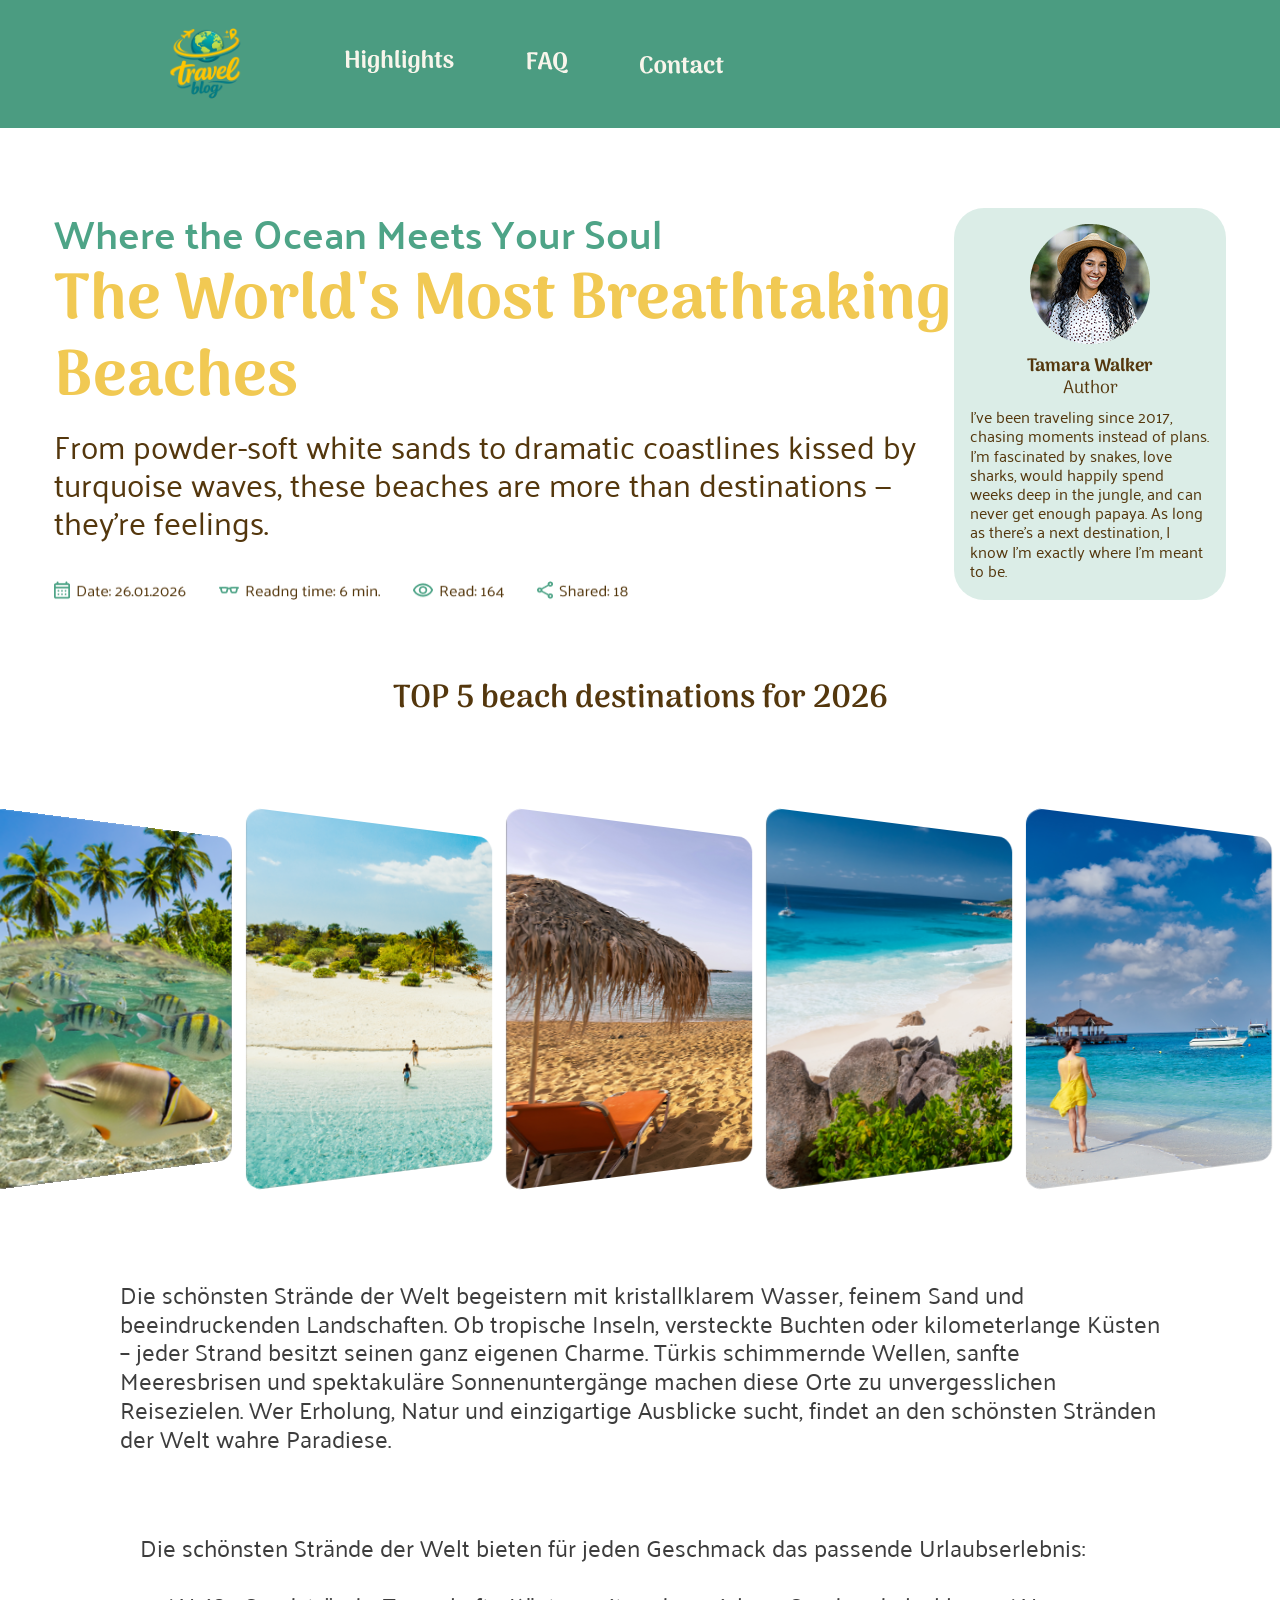
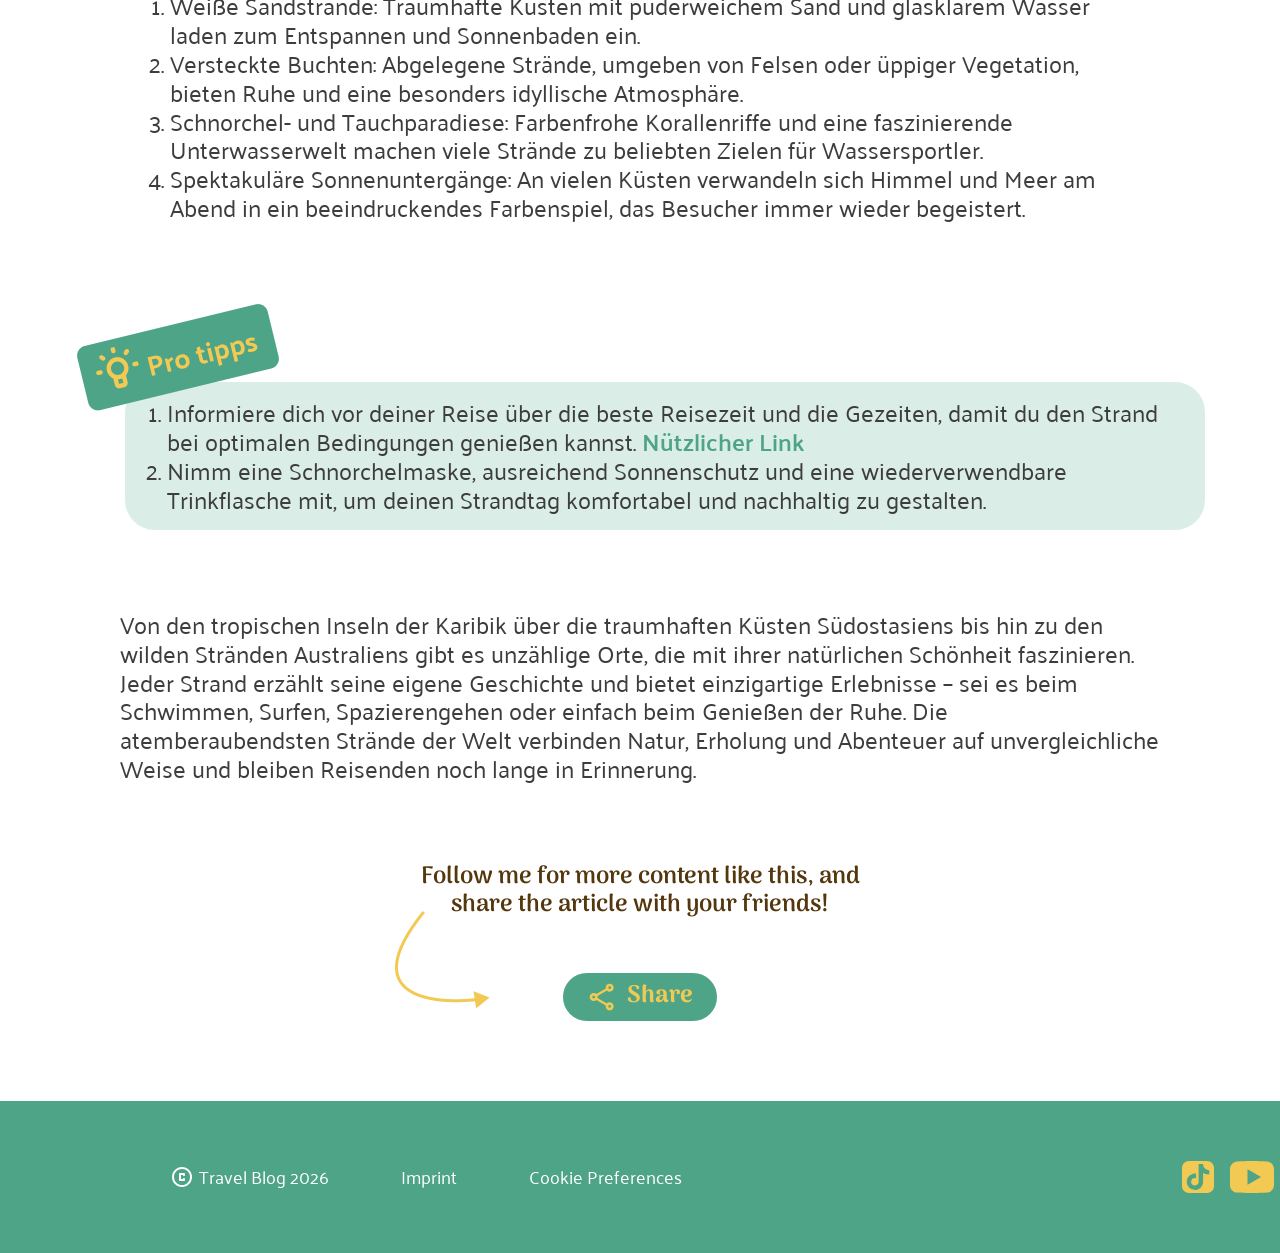
==== commit 3b1e0ae6: "Artikel 1 fertig" ====
--- a/article_01.html
+++ b/article_01.html
@@ -144,8 +144,11 @@
         <img class="share_arrow" src="./assets/article_01/vector_12.png" alt="Arrow ">
         <div class="share_button_area">
           <button class="share_button">
-            <img class="img_yellow_share" src="./assets/article_01/share_yellow.svg" alt="yellow share sign">
-            <p>Share</p>
+            <input type="checkbox" id="hide_trigger" class="toggle_input">
+            <label for="hide_trigger" class="share_button_label">
+              <img class="img_yellow_share" src="./assets/article_01/share_yellow.svg" alt="yellow share sign">
+              <p class="button_text">Share</p>
+            </label>
           </button>
           <div class="after_button">
             <img class="img_green_share" src="./assets/article_01/share_green.svg" alt="green share sign">
--- a/article_01.css
+++ b/article_01.css
@@ -259,6 +259,7 @@
   width: 490px;
   height: auto;
   display: flex;
+  padding-bottom: 80px;
 }
 
 .share_text {
@@ -285,22 +286,36 @@
   display: flex;
   align-items: flex-end;
 }
+
 .share_arrow {
   padding-top: 48px;
-
+  padding-bottom: 12px;
 }
 
 .share_button_area {
-  display: flex;
+  width: 300px;
+  height: auto;
+  display: flex;
+  justify-content: center;
   gap: 8px;
 }
 
 .share_button_area img {
   width: 32px;
   height: 32px;
+
 }
 
 .share_button {
+  border: none;
+  border-radius: 40px;
+}
+
+.toggle_input {
+  display: none;
+}
+
+.share_button_label {
   display: flex;
   flex-direction: row;
   justify-content: center;
@@ -309,10 +324,17 @@
   background-color: #4EA487;
   border-radius: 40px;
   padding: 8px 24px;
-  border: none;
-}
-
-.share_button p {
+}
+
+.share_button_area:has(#hide_trigger:checked) .img_yellow_share {
+  display: none;
+}
+
+.share_button_area:has(#hide_trigger:checked) .after_button {
+  display: flex;
+}
+
+.button_text {
   font-family: 'Arima';
   font-style: normal;
   font-weight: 700;
@@ -321,7 +343,7 @@
 }
 
 .after_button {
-  display: flex;
+  display: none;
   flex-direction: row;
   align-items: center;
   gap: 8px;
@@ -337,4 +359,10 @@
   font-weight: 600;
   font-size: 18px;
   color: #4EA487;
-}+}
+
+
+
+
+
+
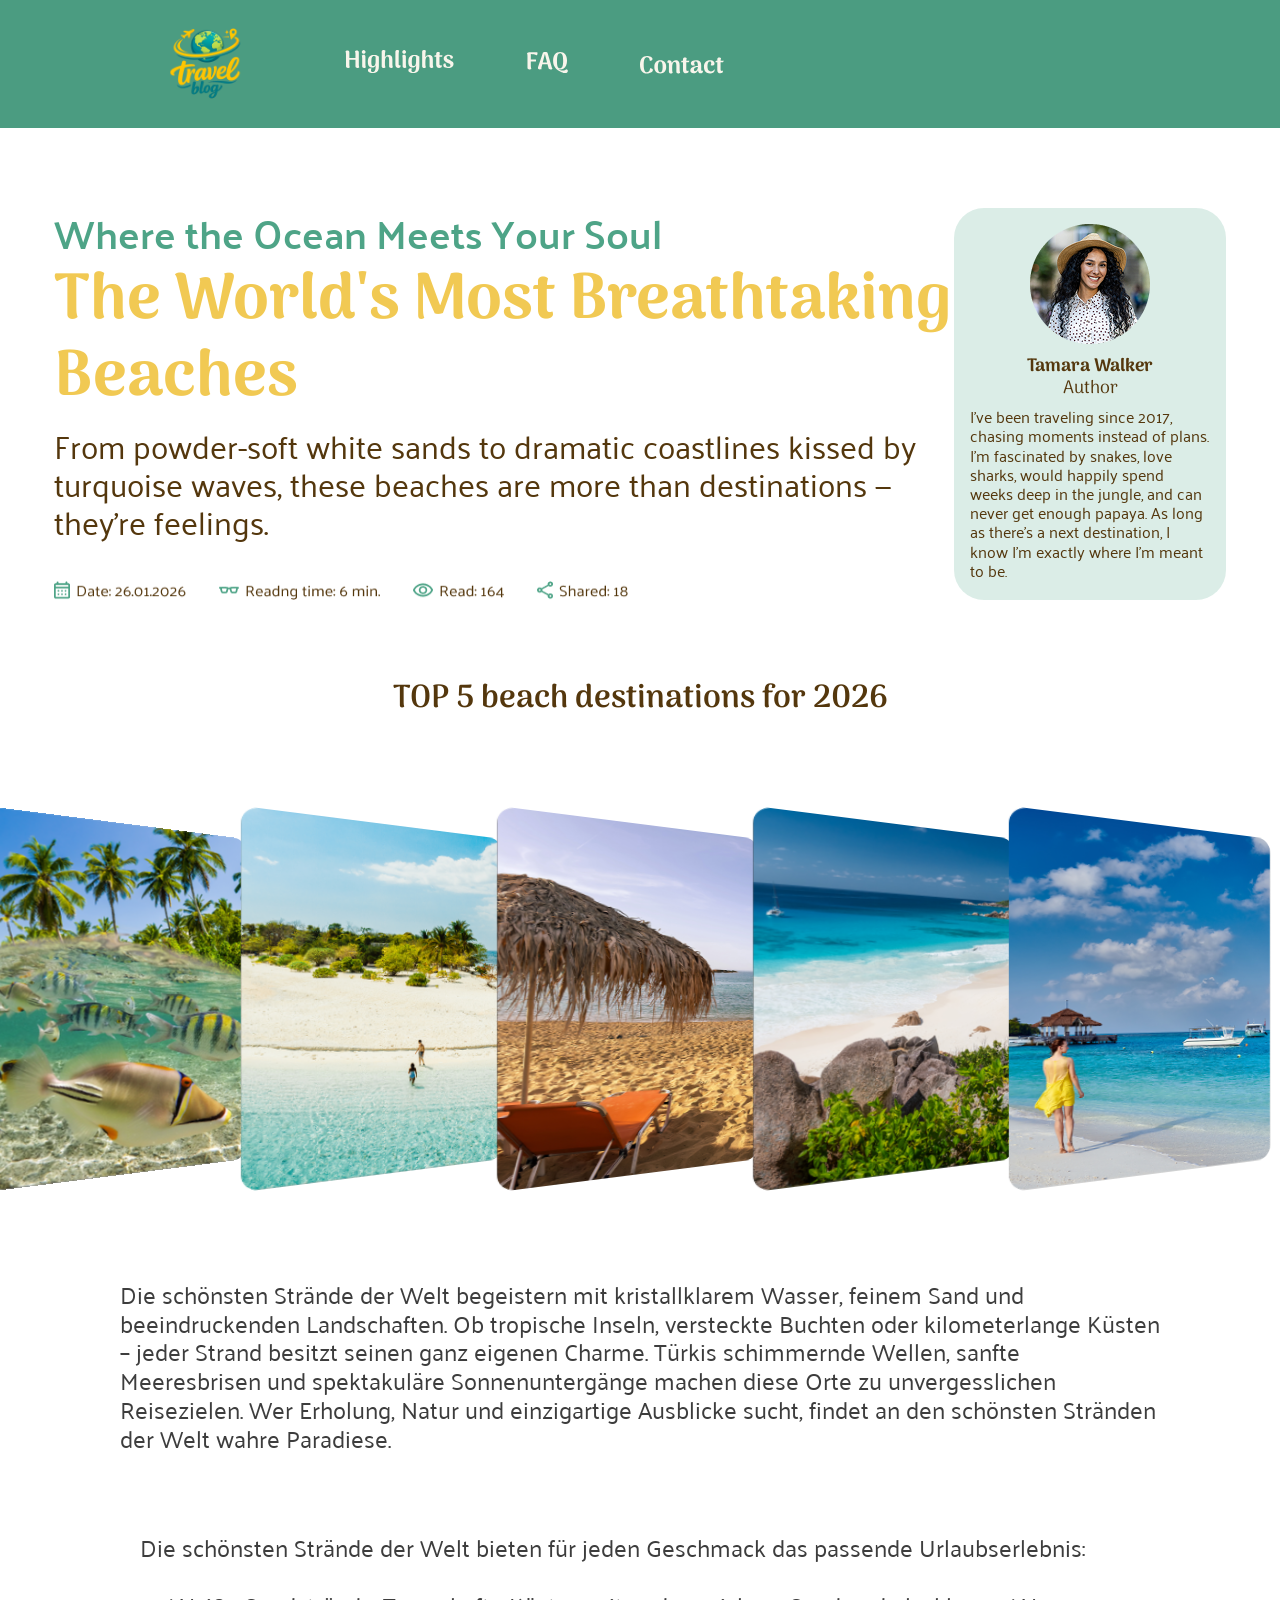
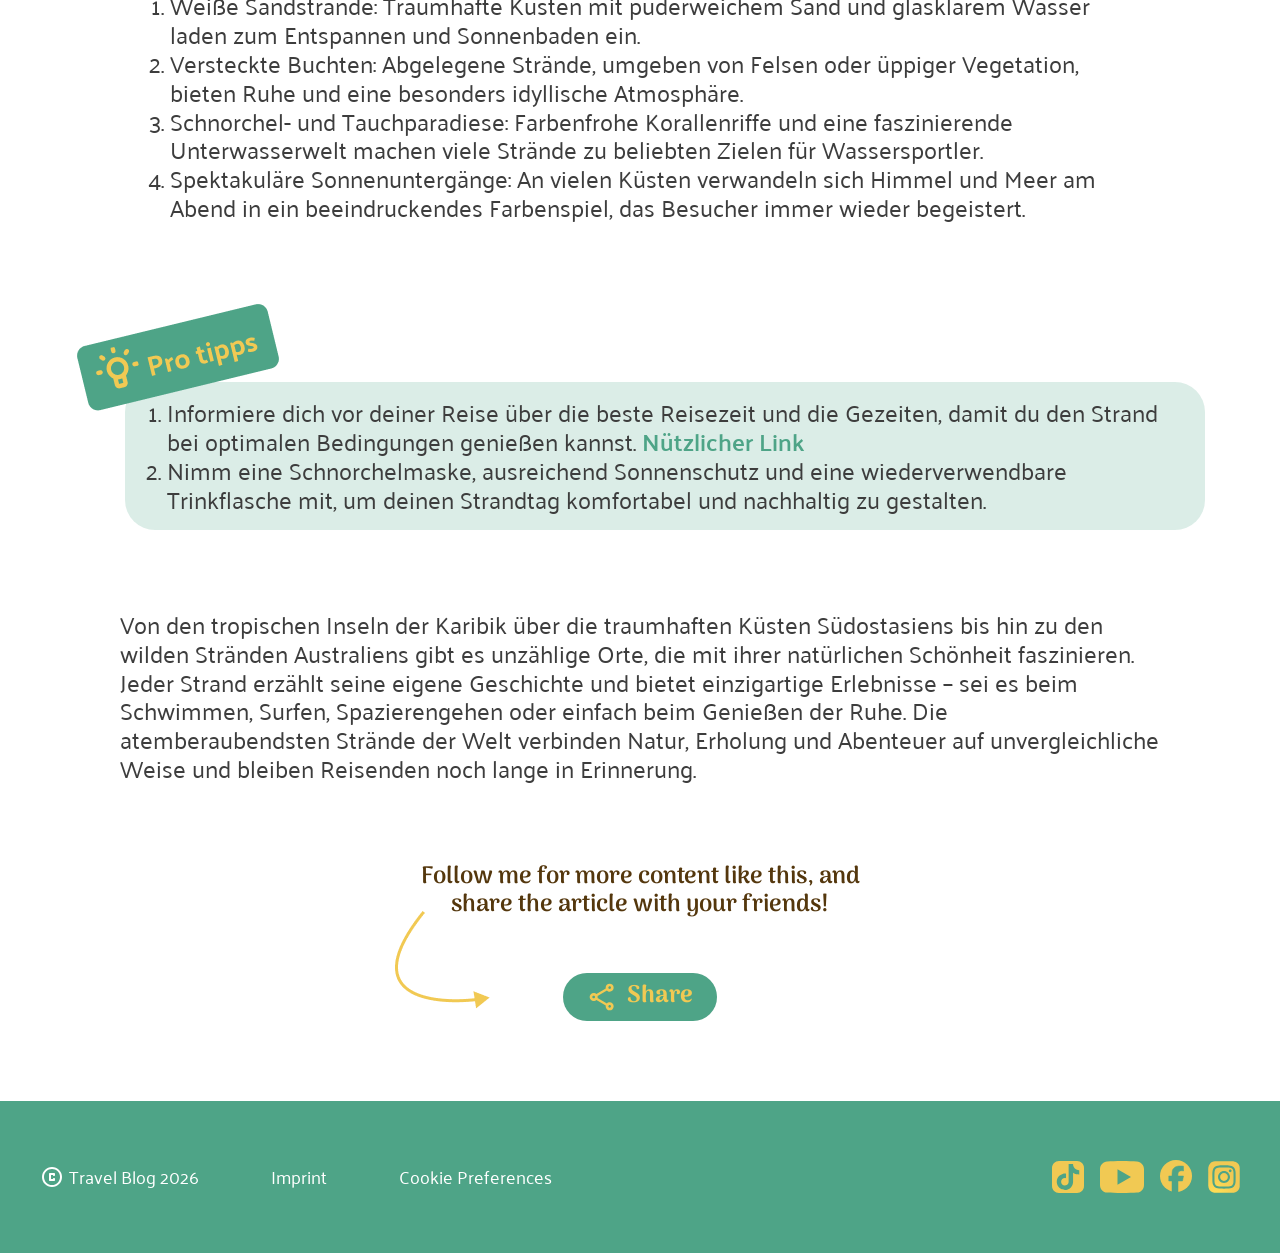
==== commit c9af7604: "Header und Fotter Responsiv" ====
--- a/article_01.html
+++ b/article_01.html
@@ -6,6 +6,7 @@
   <meta name="viewport" content="width=device-width, initial-scale=1.0">
   <title>Artikel 1</title>
   <link rel="stylesheet" href="style_site_head_foot.css">
+  <link rel="stylesheet" href="style_site_head_foot_respo.css">
   <link rel="stylesheet" href="article_01.css">
 </head>
 
@@ -19,6 +20,9 @@
         </a>
       </div>
       <div class="site-header-nav">
+        <a href="index.html" class="nav-link nav-home">
+          <img src="assets/header/respon/menu/home.svg" alt="Home">
+        </a>
         <a href="index.html#highlights" class="nav-link">
           <img src="assets/header/menu points_ Highlights.svg" alt="Highlights">
         </a>
--- a/style_site_head_foot.css
+++ b/style_site_head_foot.css
@@ -55,9 +55,14 @@
 
 .site-header {
   background-color: #4b9c81;
+  width: 100vw;
+  margin-left: calc(50% - 50vw);
+  margin-right: calc(50% - 50vw);
 }
 
 .site-header-inner {
+  max-width: 1440px;
+  margin: 0 auto;
   padding: 24px;
   height: 128px;
   display: flex;
@@ -88,15 +93,86 @@
 }
 
 .nav-link:last-child {
-  margin-right: 0;          
+  margin-right: 0;
+}
+
+a[href="index.html#highlights"] {
+  position: relative;
+}
+
+a[href="index.html#highlights"]::after {
+  content: '';
+  position: absolute;
+  left: 0;
+  bottom: 0px;
+  width: 121px;
+  height: 18px;
+  background-image: url('assets/header/hover/high_hover.svg');
+  background-repeat: no-repeat;
+  background-size: contain;
+  opacity: 0;
+  pointer-events: none;
+  transition: opacity 0.2s ease;
+}
+
+a[href="index.html#highlights"]:hover::after {
+  opacity: 1;
+}
+
+a[href="index.html#faq"] {
+  position: relative;
+}
+
+a[href="index.html#faq"]::after {
+  content: '';
+  position: absolute;
+  left: -4px;
+  bottom: 0px;
+  width: 56px;
+  height: 9px;
+  background-image: url('assets/header/hover/faq_hover.svg');
+  background-repeat: no-repeat;
+  background-size: contain;
+  opacity: 0;
+  pointer-events: none;
+  transition: opacity 0.2s ease;
+}
+
+a[href="index.html#faq"]:hover::after {
+  opacity: 1;
+}
+
+a[href="index.html#contact"] {
+  position: relative;
+}
+
+a[href="index.html#contact"]::after {
+  content: '';
+  position: absolute;
+  left: -4px;
+  bottom: -3px;
+  width: 92px;
+  height: 11px;
+  background-image: url('assets/header/hover/contact_hover.svg');
+  background-repeat: no-repeat;
+  background-size: contain;
+  opacity: 0;
+  pointer-events: none;
+  transition: opacity 0.2s ease;
+}
+
+a[href="index.html#contact"]:hover::after {
+  opacity: 1;
 }
 
 .site-footer {
   display: flex;
   background-color: #4EA487;
-  width: 1440px;
   padding: 24px;
   height: 152px;
+  width: 100vw;
+  margin-left: calc(50% - 50vw);
+  margin-right: calc(50% - 50vw)
 }
 
 .site-footer-inner {
@@ -104,6 +180,9 @@
   align-items: center;
   width: 1200px;
   margin-left: 146px;
+  max-width: 1440px;
+  margin: 0 auto;
+  
 }
 
 .c-footer-logo {
--- a/style_site_head_foot_respo.css
+++ b/style_site_head_foot_respo.css
@@ -0,0 +1,156 @@
+
+.nav-home {
+  display: none;
+}
+
+@media (max-width: 1280px) {
+
+ .footer-logo-container {  
+    margin-left: auto;
+  }
+}
+
+@media (max-width: 768px) {
+
+  
+
+  .site-header-inner {
+    height: auto;
+    padding: 14px 20px;
+    justify-content: center;
+  }
+
+  .header-logo {
+    margin: 0;
+    height: 36px;
+  }
+
+  .site-header-nav {
+    position: fixed;
+    left: 0;
+    right: 0;
+    bottom: 0;
+    z-index: 100;
+    width: 100%;
+    height: 64px;
+    background-color: #F1C953;
+    justify-content: space-evenly;
+  }
+
+  .nav-link {
+    margin-right: 0;
+  }
+
+  .nav-home {
+    display: flex;
+  }
+
+  .nav-link img {
+    width: 28px;
+    height: 28px;
+  }
+
+ 
+  a[href="index.html#highlights"] img {
+    content: url('assets/header/respon/menu/rocket_launch.svg');
+  }
+
+  a[href="index.html#faq"] img {
+    content: url('assets/header/respon/menu/live_help.svg');
+  }
+
+  a[href="index.html#contact"] img {
+    content: url('assets/header/respon/menu/person_pin.svg');
+  }
+
+  
+  a[href="index.html#highlights"]::after,
+  a[href="index.html#faq"]::after,
+  a[href="index.html#contact"]::after {
+    display: none;
+  }
+
+  body {
+    padding-bottom: 64px;
+  }
+
+  
+
+  .site-footer {
+    width: 100%;
+    margin-left: 0;
+    margin-right: 0;
+    height: auto;
+    background-color: transparent;
+    padding: 0;
+    
+  }
+
+  .site-footer-inner {
+    display: flex;
+    flex-wrap: wrap;
+    align-items: center;
+    width: 100%;
+    max-width: none;
+    margin: 0;
+    background-color: #4EA487;
+    padding: 20px;
+    row-gap: 10px;
+  }
+
+  
+  .footer-text-container {
+    display: contents;
+  }
+
+  .footer-text {
+    font-size: 14px;
+  }
+
+ 
+  .footer-text:nth-child(2) {
+    order: 1;
+    flex-basis: 100%;
+  }
+
+  
+  .footer-text:nth-child(3) {
+    order: 2;
+    flex-basis: 100%;
+  }
+
+  
+  .c-footer-logo {
+    order: 3;
+    height: 20px;
+  }
+
+  .footer-text:nth-child(1) {
+    order: 4;
+    margin-left: 8px;
+  }
+
+  .footer-logo-container {
+    
+    order: 5;
+    margin-left: auto;
+    height: 24px;
+    gap: 12px;
+  }
+}
+
+@media (max-width: 412px){
+
+  .footer-logo-container {
+    height: 18px;
+    width: auto;
+    gap: 6px;
+  }
+
+  .footer-logo-container img {
+    height: 18px;
+    width: auto;
+  }
+
+}
+
--- a/article_01.css
+++ b/article_01.css
@@ -199,6 +199,10 @@
   transform-origin: 50% 50%;
 
   transition: all 250ms ease-in-out;
+}
+
+.slider_element:not(:first-child) {
+  margin-left: -20px;
 }
 
 .slider:has(.slider_element:hover) .slider_element:not(:hover):not(.slider_element:hover ~ .slider_element) {
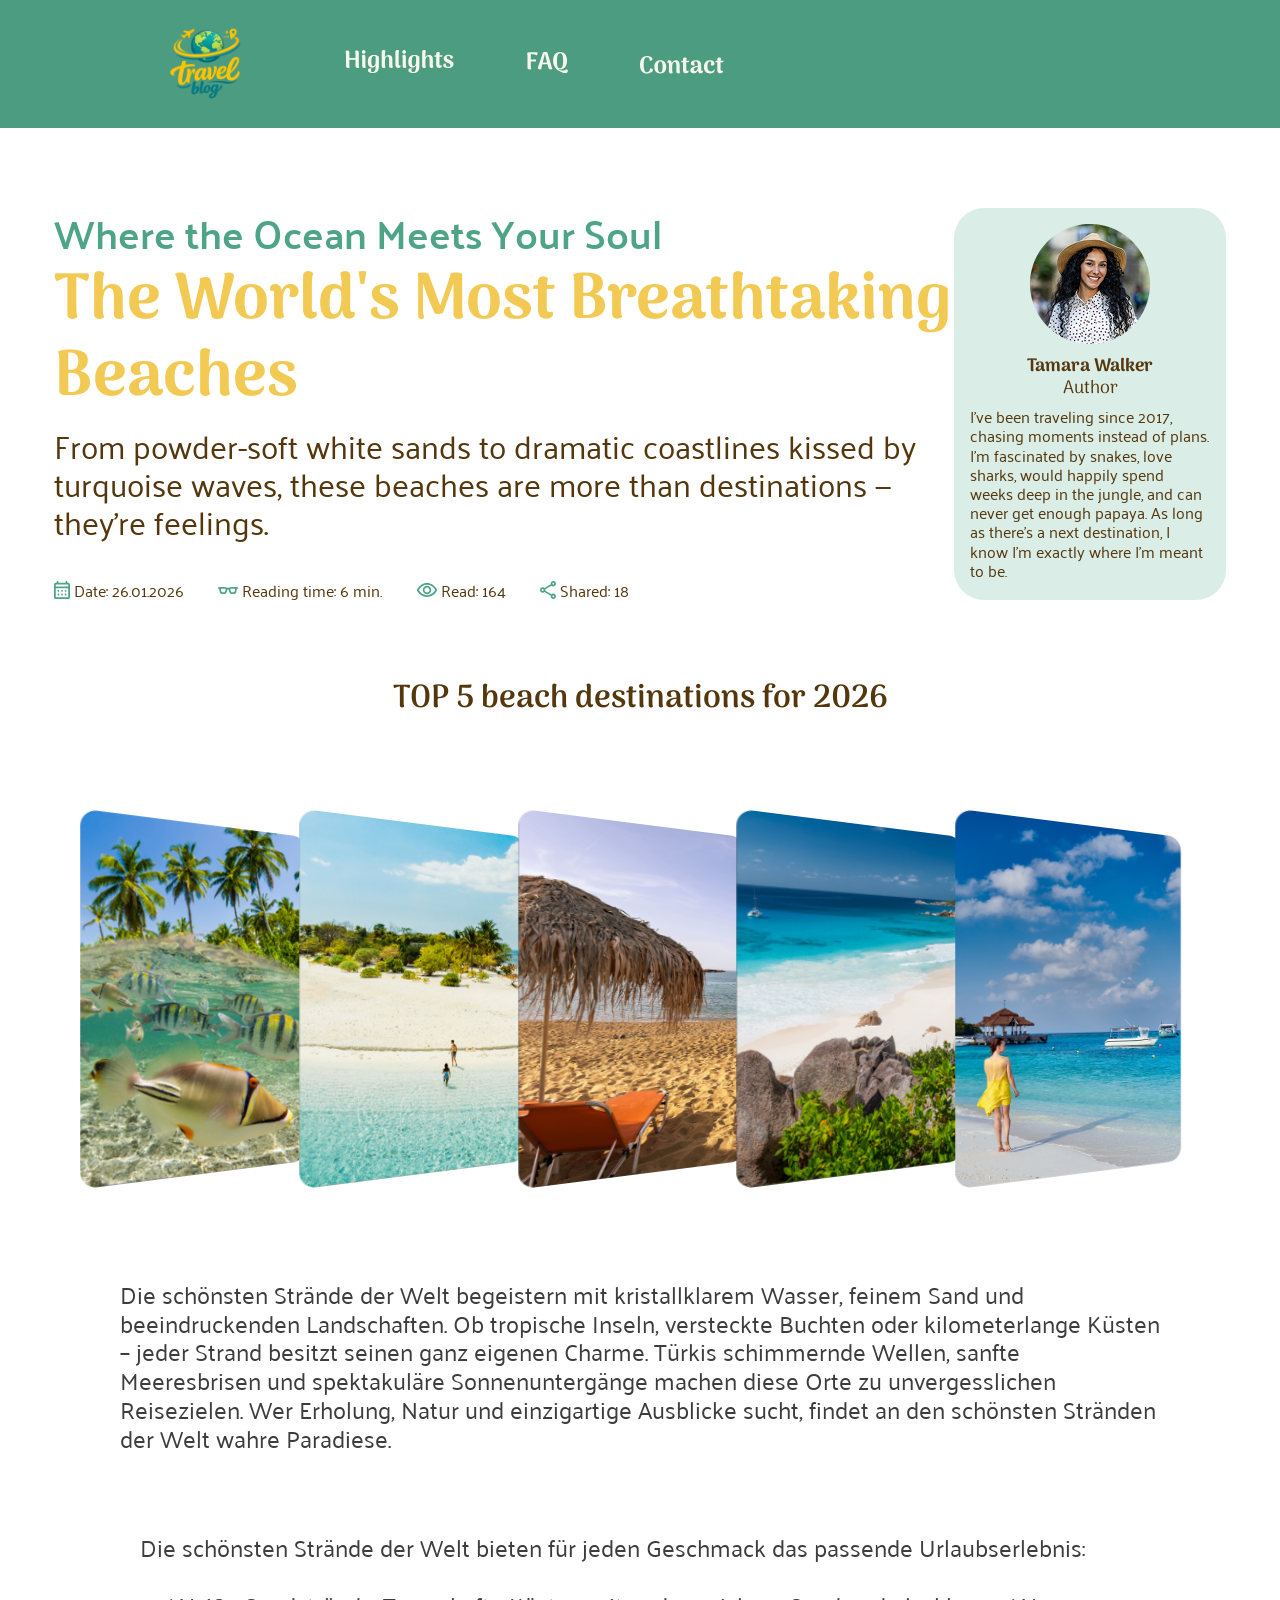
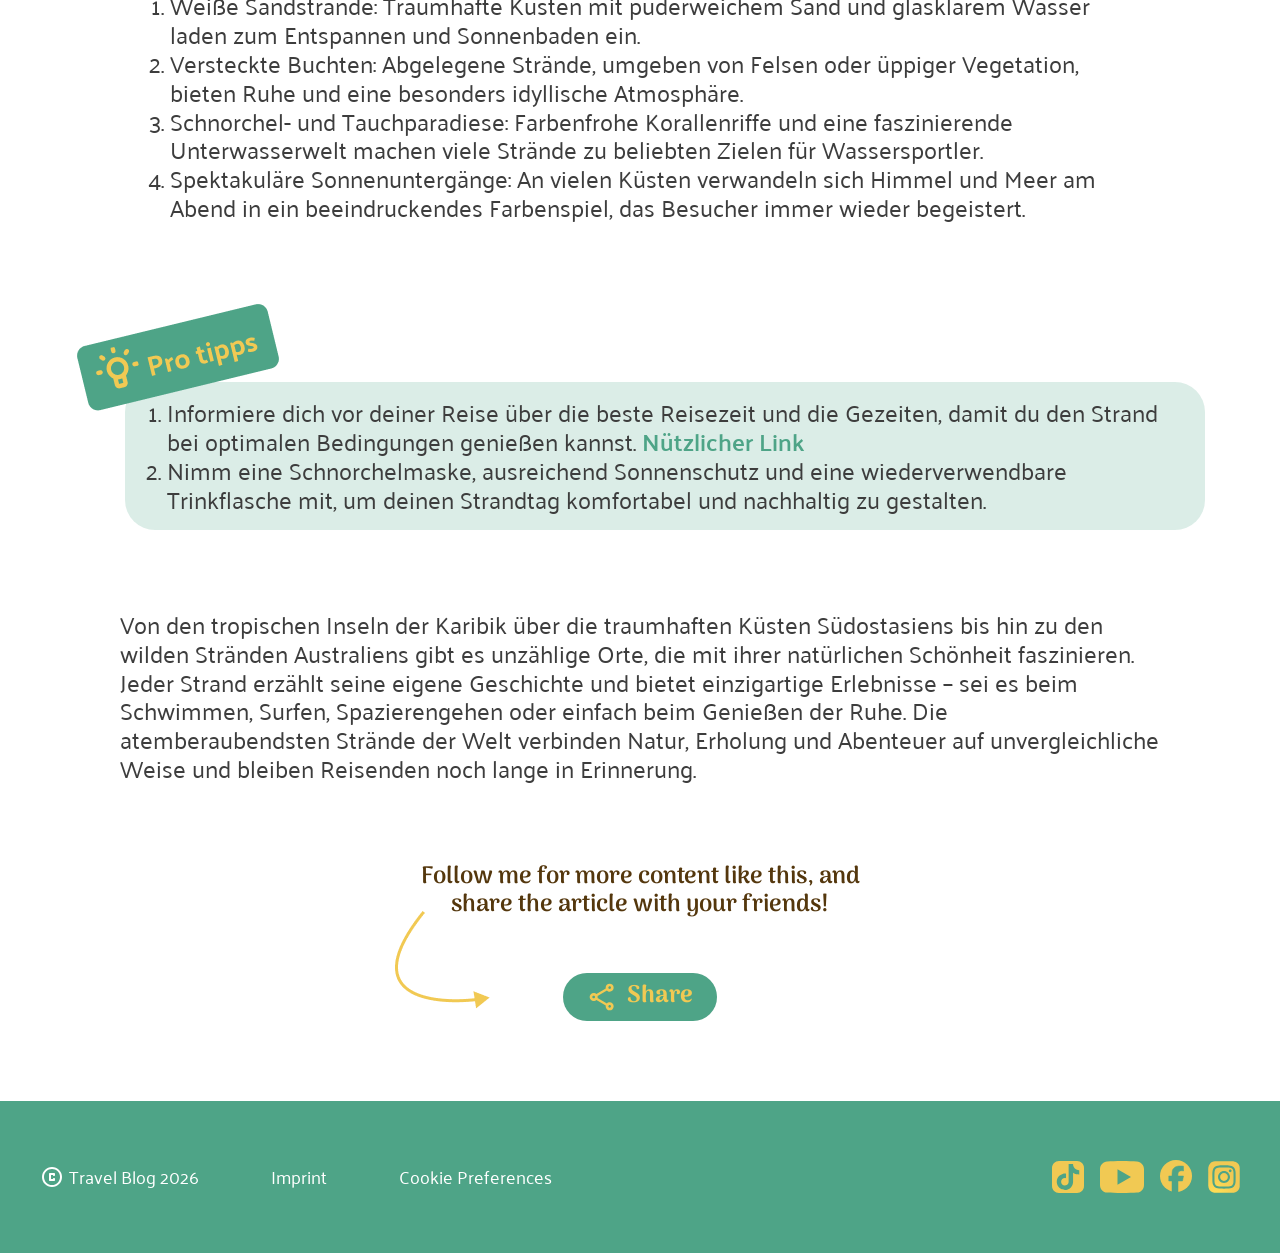
==== commit 3c9b01bd: "Art 1, page_info angepasst" ====
--- a/article_01.html
+++ b/article_01.html
@@ -45,7 +45,24 @@
           <p class="intro">From powder-soft white sands to dramatic coastlines kissed by turquoise waves, these beaches
             are more than destinations — they’re feelings.</p>
         </div>
-        <img class="page_info" src="./assets/article_01/Frame_448.png" alt="Page information">
+        <div class="page_info">
+          <div class="page_info_element">
+            <img class="img_16x18" src="./assets/article_01/calendar_month.svg" alt="calendar sign">
+            <p>Date: 26.01.2026</p>
+          </div>
+          <div class="page_info_element">
+            <img class="img_20x7" src="./assets/article_01/eyeglasses_2.svg" alt="eyeglasses sign">
+            <p>Reading time: 6 min.</p>
+          </div>
+          <div class="page_info_element">
+            <img class="img_20x14" src="./assets/article_01/visibility.svg" alt="eye sign">
+            <p>Read: 164</p>
+          </div>
+          <div class="page_info_element">
+            <img class="img_16x18" src="./assets/article_01/share.svg" alt="share sign">
+            <p>Shared: 18</p>
+          </div>
+        </div>
       </div>
       <div class="author">
         <img src="./assets/article_01/Avatar.png" alt="Picture Author">
--- a/article_01.css
+++ b/article_01.css
@@ -126,6 +126,33 @@
 .page_info {
   width: 575px;
   height: 19px;
+  display: flex;
+  justify-content: space-between;
+}
+
+.page_info_element {
+  display: flex;
+  align-items: center;
+  gap: 4px;
+}
+
+.page_info_element>p {
+  font-size: 16px;
+}
+
+.img_16x18 {
+  width: 16px;
+  height: 18px;
+}
+
+.img_20x7 {
+  width: 20px;
+  height: 7px;
+}
+
+.img_20x14 {
+  width: 20px;
+  height: 14px;
 }
 
 .author {
@@ -182,7 +209,7 @@
 }
 
 .slider {
-  width: 1300px;
+  width: 1100px;
   height: 440px;
   display: flex;
   align-items: center;
@@ -366,7 +393,4 @@
 }
 
 
-
-
-
-
+@media (max-width: 768px) {}
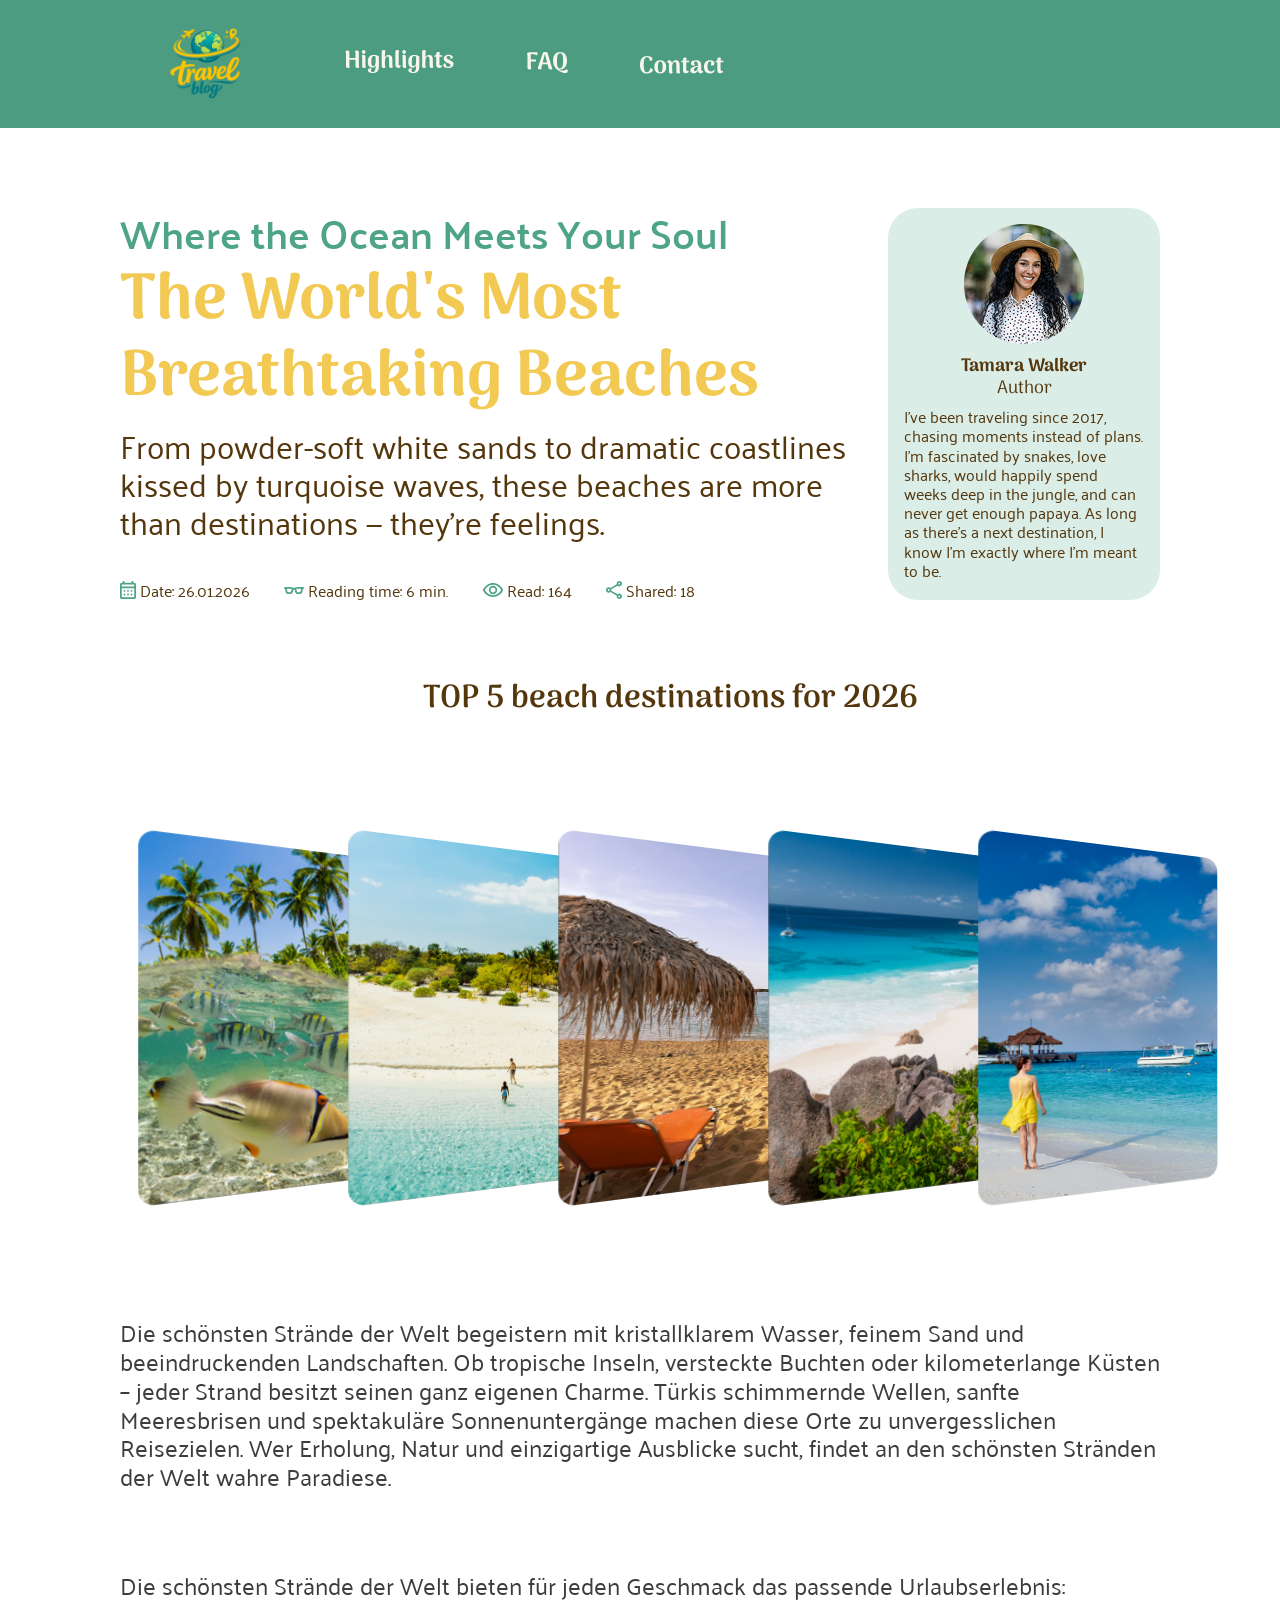
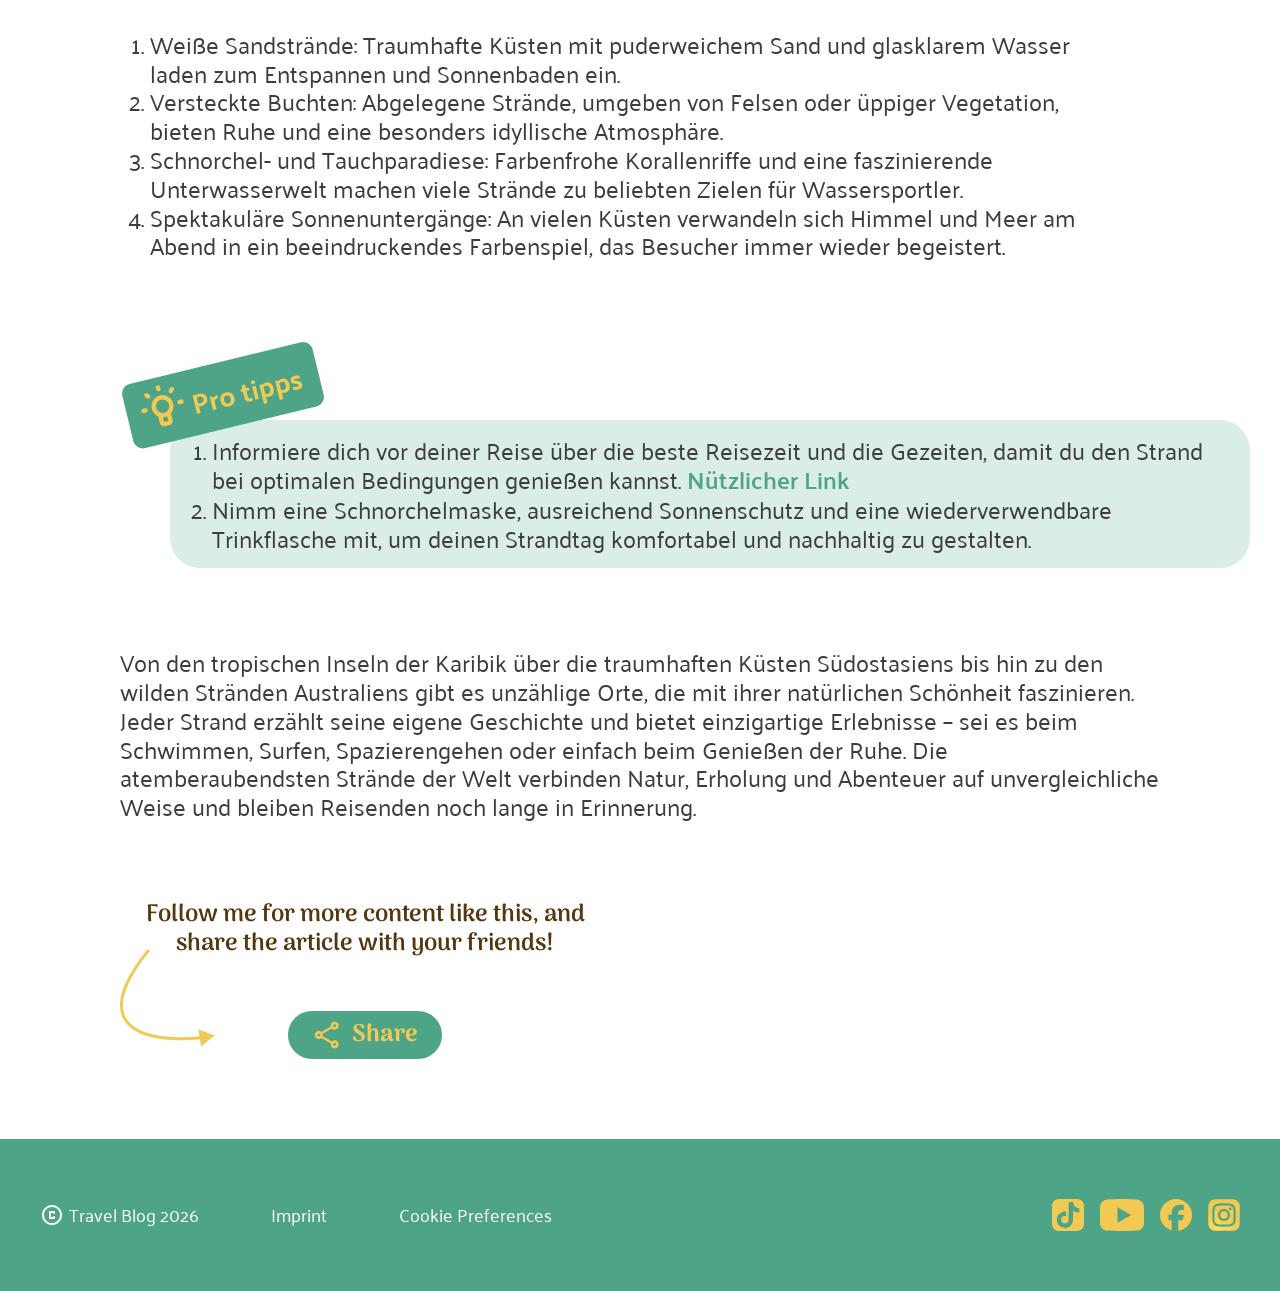
==== commit 282ffb04: "Art1, Radio button hinzugefügt + styling aber noch ohne funktion" ====
--- a/article_01.html
+++ b/article_01.html
@@ -83,6 +83,13 @@
         <img class="slider_element" src="./assets/article_01/card_3.png" alt="Beach picture 3">
         <img class="slider_element" src="./assets/article_01/card_2.png" alt="Beach picture 4">
         <img class="slider_element" src="./assets/article_01/card_1.png" alt="Beach picture 5">
+      </div>
+      <div class="radio_button"> 
+        <input type="radio" name="slider_radio" value="one" checked> 
+        <input type="radio" name="slider_radio" value="two"> 
+        <input type="radio" name="slider_radio" value="three"> 
+        <input type="radio" name="slider_radio" value="four"> 
+        <input type="radio" name="slider_radio" value="five"> 
       </div>
     </section>
     <section class="text">
--- a/article_01.css
+++ b/article_01.css
@@ -71,7 +71,7 @@
   display: flex;
   flex-direction: column;
   justify-content: center;
-  align-items: center;
+  align-items: stretch;
 }
 
 section {
@@ -124,7 +124,8 @@
 }
 
 .page_info {
-  width: 575px;
+  max-width: 575px;
+  width: 100%;
   height: 19px;
   display: flex;
   justify-content: space-between;
@@ -156,6 +157,7 @@
 }
 
 .author {
+  max-height: 430px;
   display: flex;
   flex-direction: column;
   align-items: center;
@@ -192,7 +194,7 @@
 
 .carousel {
   width: 1100px;
-  height: 600px;
+  height: auto;
   display: flex;
   justify-content: center;
   align-items: center;
@@ -216,36 +218,13 @@
   justify-content: center;
 }
 
-.slider_element {
-  z-index: 1;
-  height: 350px;
-  width: 440px;
-  border-radius: 16px;
-
-  transform: perspective(500px) rotateY(20deg) translateX(0px);
-  transform-origin: 50% 50%;
-
-  transition: all 250ms ease-in-out;
-}
-
-.slider_element:not(:first-child) {
-  margin-left: -20px;
-}
-
-.slider:has(.slider_element:hover) .slider_element:not(:hover):not(.slider_element:hover ~ .slider_element) {
-  transform: perspective(500px) rotateY(20deg) translateX(-50px);
-}
-
-.slider_element:hover {
-  z-index: 2;
-
-  transform: perspective(500px) rotateY(0deg) translateX(0px) scaleX(1.1) scaleY(1.1);
-}
-
-.slider_element:hover~.slider_element {
-  transform: perspective(500px) rotateY(-20deg) translateX(50px);
-}
-
+.radio_button {
+  display: none;
+}
+
+.text {
+  display: flex;
+}
 .list {
   width: 1000px;
   height: auto;
@@ -391,6 +370,112 @@
   font-size: 18px;
   color: #4EA487;
 }
-
-
-@media (max-width: 768px) {}+@media screen and (min-width: 1280px) {
+.slider_element {
+  z-index: 1;
+  height: 350px;
+  width: 440px;
+  border-radius: 16px;
+
+  transform: perspective(500px) rotateY(20deg) translateX(20px);
+  transform-origin: 50% 50%;
+
+  transition: all 250ms ease-in-out;
+}
+
+.slider_element:not(:first-child) {
+  margin-left: -50px;
+}
+
+.slider:has(.slider_element:hover) .slider_element:not(:hover):not(.slider_element:hover ~ .slider_element) {
+  transform: perspective(500px) rotateY(20deg) translateX(-15px);
+}
+
+.slider_element:hover {
+  z-index: 2;
+
+  transform: perspective(500px) rotateY(0deg) translateX(50px) scaleX(1.1) scaleY(1.1);
+}
+
+.slider_element:hover~.slider_element {
+  transform: perspective(500px) rotateY(-20deg) translateX(125px);
+}
+
+}
+
+@media screen and (max-width: 1279px) {
+  main {
+    padding-left: 20px;
+    padding-right: 20px;
+  }
+
+  h2 {
+    font-size: 32px;
+  }
+
+  h1 {
+    font-size: 56px;
+  }
+
+  .intro {
+    font-size: 24px;
+  }
+
+  .page_info_element>p {
+    font-size: 14px;
+  }
+
+  .author_text {
+    font-size: 14px;
+  }
+
+.radio_button {
+  display: flex;
+  gap: 8px; 
+  align-items: center;
+}
+.radio_button input[type="radio"] {
+  appearance: none;
+  background-color: #4da3864d; 
+  height: 12px;
+  width: 12px;
+  border-radius: 50%; 
+  cursor: pointer;
+  transition: all 0.3s ease; 
+}
+.radio_button input[type="radio"]:hover {
+  background-color: #4da38680; 
+}
+.radio_button input[type="radio"]:checked {  
+  background-color: #4EA487; 
+  width: 28px; 
+  border-radius: 6px; 
+}
+}
+
+@media screen and (max-width: 768px) {
+  .headline_info_author {
+    flex-wrap: wrap;
+  }
+
+  .page_info {
+    flex-wrap: wrap;
+  }
+
+  .author {
+    margin-top: 24px;
+  }
+
+  .author_text {
+    width: auto;
+  }
+
+}
+
+@media screen and (max-width: 480px) {
+  .page_info {
+
+    justify-content: flex-start;
+    gap: 16px;
+  }
+}
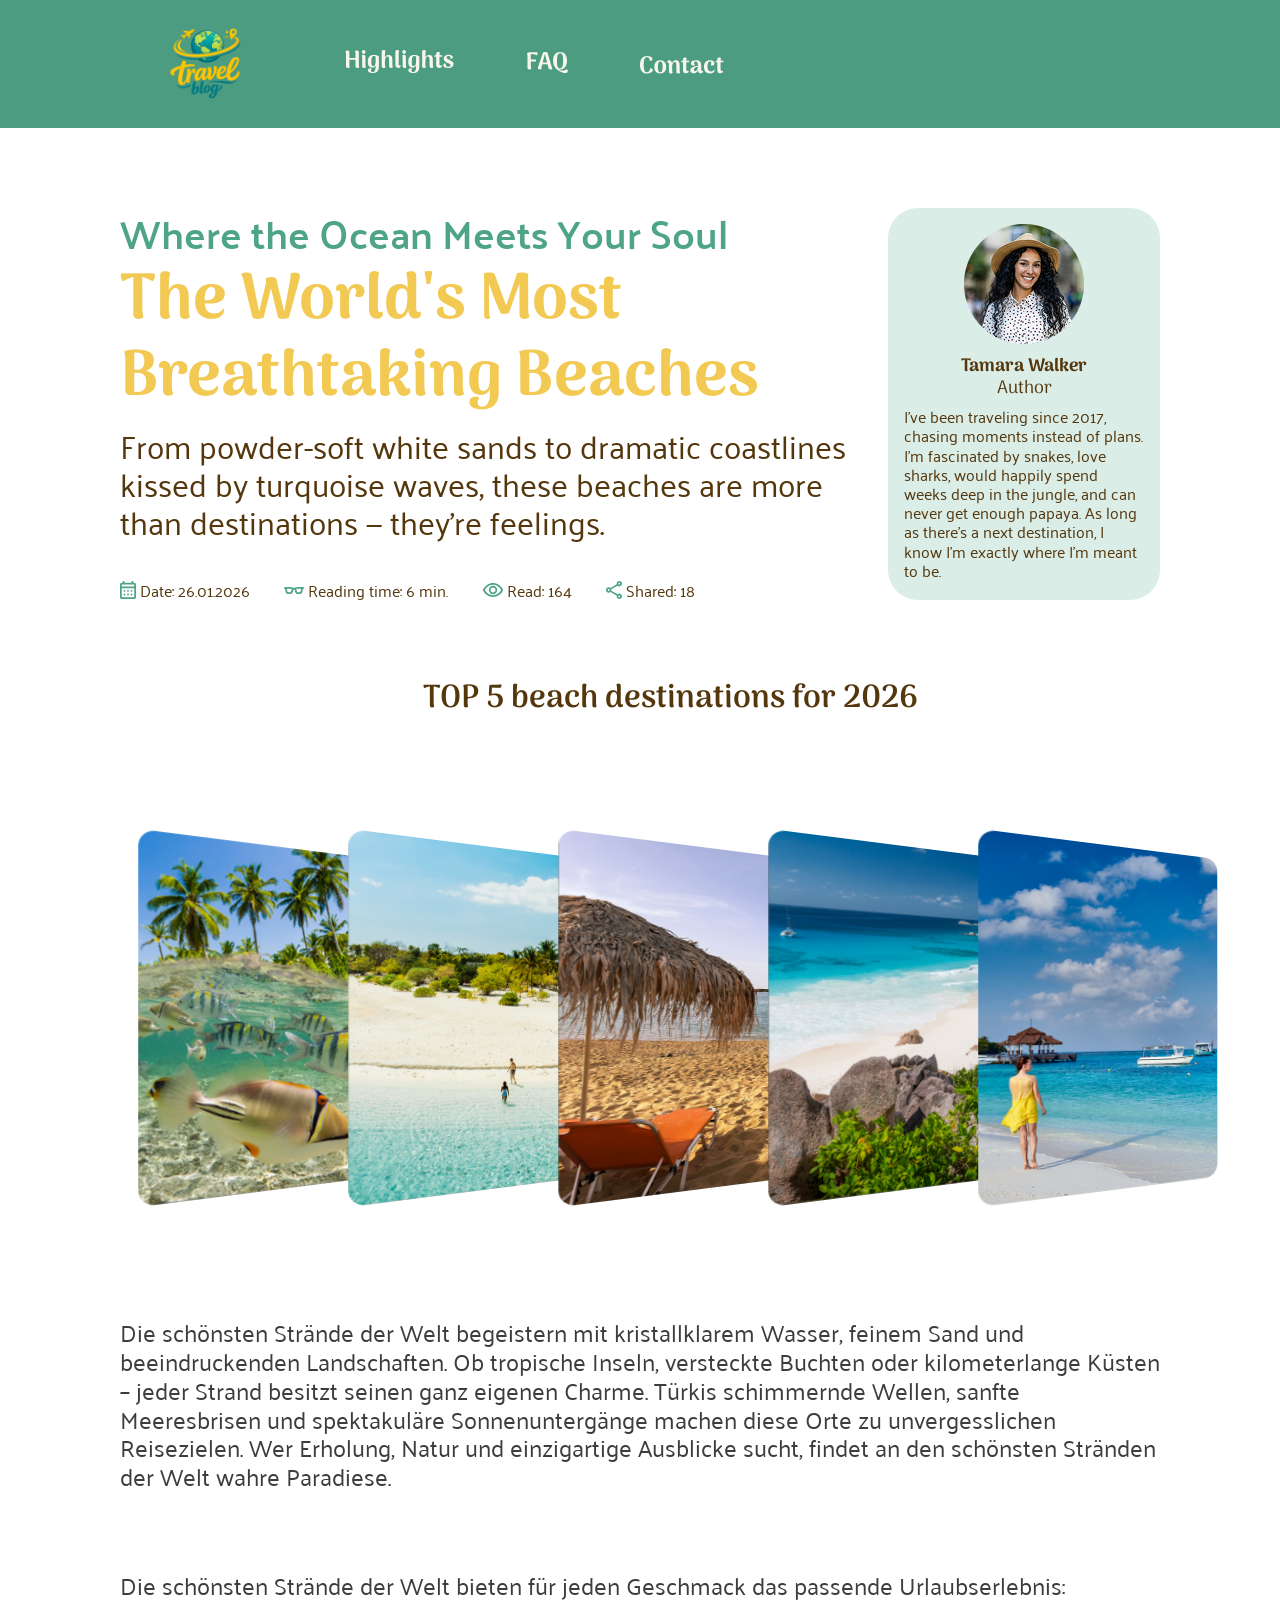
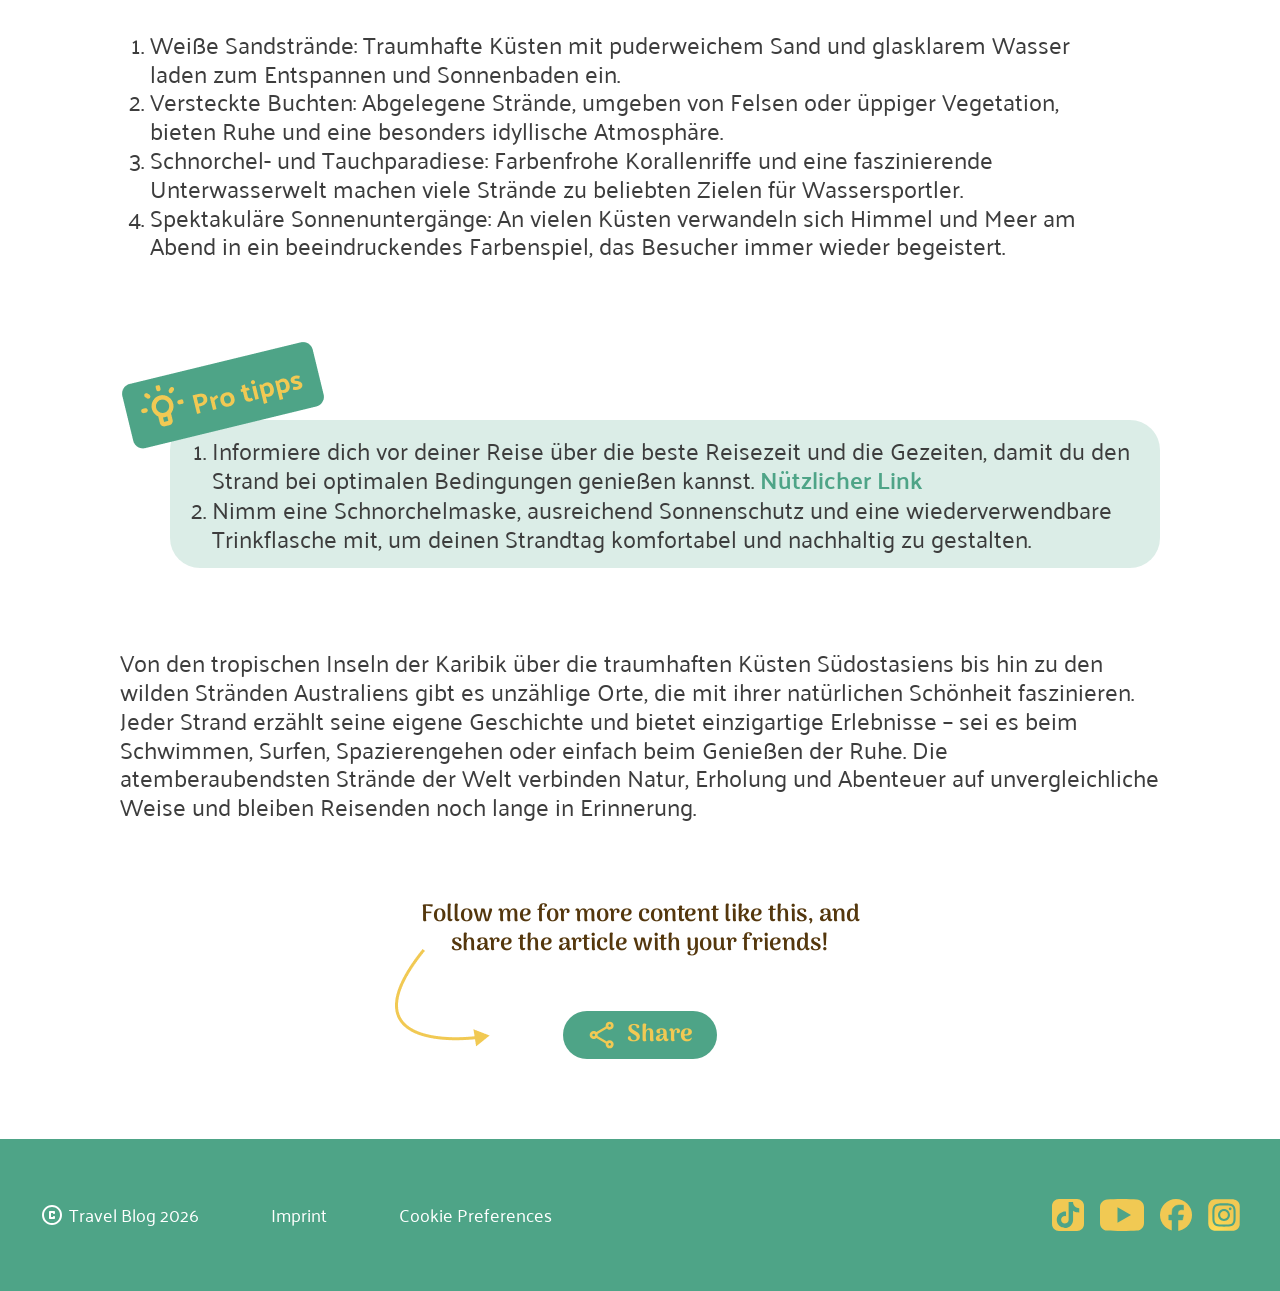
==== commit 88263514: "Art1 respo slider fehlt" ====
--- a/article_01.html
+++ b/article_01.html
@@ -163,13 +163,14 @@
       </p>
     </section>
     <section class="share">
+        <div class="share_center">
       <div class="share_text">
         <p>
           Follow me for more content like this, and <br>share the article with your friends!
         </p>
       </div>
       <div class="share_animation">
-        <img class="share_arrow" src="./assets/article_01/vector_12.png" alt="Arrow ">
+        <div class="share_arrow"></div>
         <div class="share_button_area">
           <button class="share_button">
             <input type="checkbox" id="hide_trigger" class="toggle_input">
@@ -187,6 +188,7 @@
           </div>
         </div>
       </div>
+      </div>
     </section>
   </main>
 
--- a/article_01.css
+++ b/article_01.css
@@ -225,8 +225,9 @@
 .text {
   display: flex;
 }
+
 .list {
-  width: 1000px;
+  max-width: 1000px;
   height: auto;
   overflow-wrap: break-word;
 }
@@ -237,7 +238,7 @@
 }
 
 .pro_tipps {
-  width: 1130px;
+  max-width: 1130px;
   height: auto;
 }
 
@@ -266,14 +267,22 @@
 }
 
 .share {
+  width: 100%;
+  height: auto;
+  display: flex;
+  justify-content: center;
+  padding-bottom: 80px;
+}
+
+.share_center {
   width: 490px;
   height: auto;
   display: flex;
-  padding-bottom: 80px;
+  justify-content: center;
 }
 
 .share_text {
-  width: 490px;
+  max-width: 490px;
   height: auto;
 
   position: absolute;
@@ -298,8 +307,12 @@
 }
 
 .share_arrow {
-  padding-top: 48px;
-  padding-bottom: 12px;
+  width: 95px;
+  height: 98px;
+  margin-top: 48px;
+  margin-bottom: 12px;
+  background-repeat: no-repeat;
+  background-image: url(./assets/article_01/vector_12.png);
 }
 
 .share_button_area {
@@ -370,36 +383,37 @@
   font-size: 18px;
   color: #4EA487;
 }
+
 @media screen and (min-width: 1280px) {
-.slider_element {
-  z-index: 1;
-  height: 350px;
-  width: 440px;
-  border-radius: 16px;
-
-  transform: perspective(500px) rotateY(20deg) translateX(20px);
-  transform-origin: 50% 50%;
-
-  transition: all 250ms ease-in-out;
-}
-
-.slider_element:not(:first-child) {
-  margin-left: -50px;
-}
-
-.slider:has(.slider_element:hover) .slider_element:not(:hover):not(.slider_element:hover ~ .slider_element) {
-  transform: perspective(500px) rotateY(20deg) translateX(-15px);
-}
-
-.slider_element:hover {
-  z-index: 2;
-
-  transform: perspective(500px) rotateY(0deg) translateX(50px) scaleX(1.1) scaleY(1.1);
-}
-
-.slider_element:hover~.slider_element {
-  transform: perspective(500px) rotateY(-20deg) translateX(125px);
-}
+  .slider_element {
+    z-index: 1;
+    height: 350px;
+    width: 440px;
+    border-radius: 16px;
+
+    transform: perspective(500px) rotateY(20deg) translateX(20px);
+    transform-origin: 50% 50%;
+
+    transition: all 250ms ease-in-out;
+  }
+
+  .slider_element:not(:first-child) {
+    margin-left: -50px;
+  }
+
+  .slider:has(.slider_element:hover) .slider_element:not(:hover):not(.slider_element:hover ~ .slider_element) {
+    transform: perspective(500px) rotateY(20deg) translateX(-15px);
+  }
+
+  .slider_element:hover {
+    z-index: 2;
+
+    transform: perspective(500px) rotateY(0deg) translateX(50px) scaleX(1.1) scaleY(1.1);
+  }
+
+  .slider_element:hover~.slider_element {
+    transform: perspective(500px) rotateY(-20deg) translateX(125px);
+  }
 
 }
 
@@ -429,28 +443,35 @@
     font-size: 14px;
   }
 
-.radio_button {
-  display: flex;
-  gap: 8px; 
-  align-items: center;
-}
-.radio_button input[type="radio"] {
-  appearance: none;
-  background-color: #4da3864d; 
-  height: 12px;
-  width: 12px;
-  border-radius: 50%; 
-  cursor: pointer;
-  transition: all 0.3s ease; 
-}
-.radio_button input[type="radio"]:hover {
-  background-color: #4da38680; 
-}
-.radio_button input[type="radio"]:checked {  
-  background-color: #4EA487; 
-  width: 28px; 
-  border-radius: 6px; 
-}
+  .slider {
+    overflow: hidden;
+  }
+
+  .radio_button {
+    display: flex;
+    gap: 8px;
+    align-items: center;
+  }
+
+  .radio_button input[type="radio"] {
+    appearance: none;
+    background-color: #4da3864d;
+    height: 12px;
+    width: 12px;
+    border-radius: 50%;
+    cursor: pointer;
+    transition: all 0.3s ease;
+  }
+
+  .radio_button input[type="radio"]:hover {
+    background-color: #4da38680;
+  }
+
+  .radio_button input[type="radio"]:checked {
+    background-color: #4EA487;
+    width: 28px;
+    border-radius: 6px;
+  }
 }
 
 @media screen and (max-width: 768px) {
@@ -470,7 +491,34 @@
     width: auto;
   }
 
-}
+  .pro_tipps_text {
+    margin-left: 0px;
+    padding: 24px 12px;
+  }
+.share_center {
+  max-width: 320px;
+  height: auto;
+}
+
+  .share_text>p {
+    font-size: 18px;
+  }
+.share_animation {
+  max-width: 490px;
+}
+  .share_arrow {
+    width: 32px;
+    height: 53px;
+    margin-top: 48px;
+    margin-bottom: 32px;
+    background-image: url(./assets/article_01/Vector\ 12_slim.png);
+  }
+  .share_button_area {
+  width: 280px;
+  }
+}
+
+
 
 @media screen and (max-width: 480px) {
   .page_info {
@@ -478,4 +526,11 @@
     justify-content: flex-start;
     gap: 16px;
   }
+    .share_text>p {
+    font-size: 14px;
+  }
+  .share_button_area {
+  width: 248px;
+  }
+
 }
